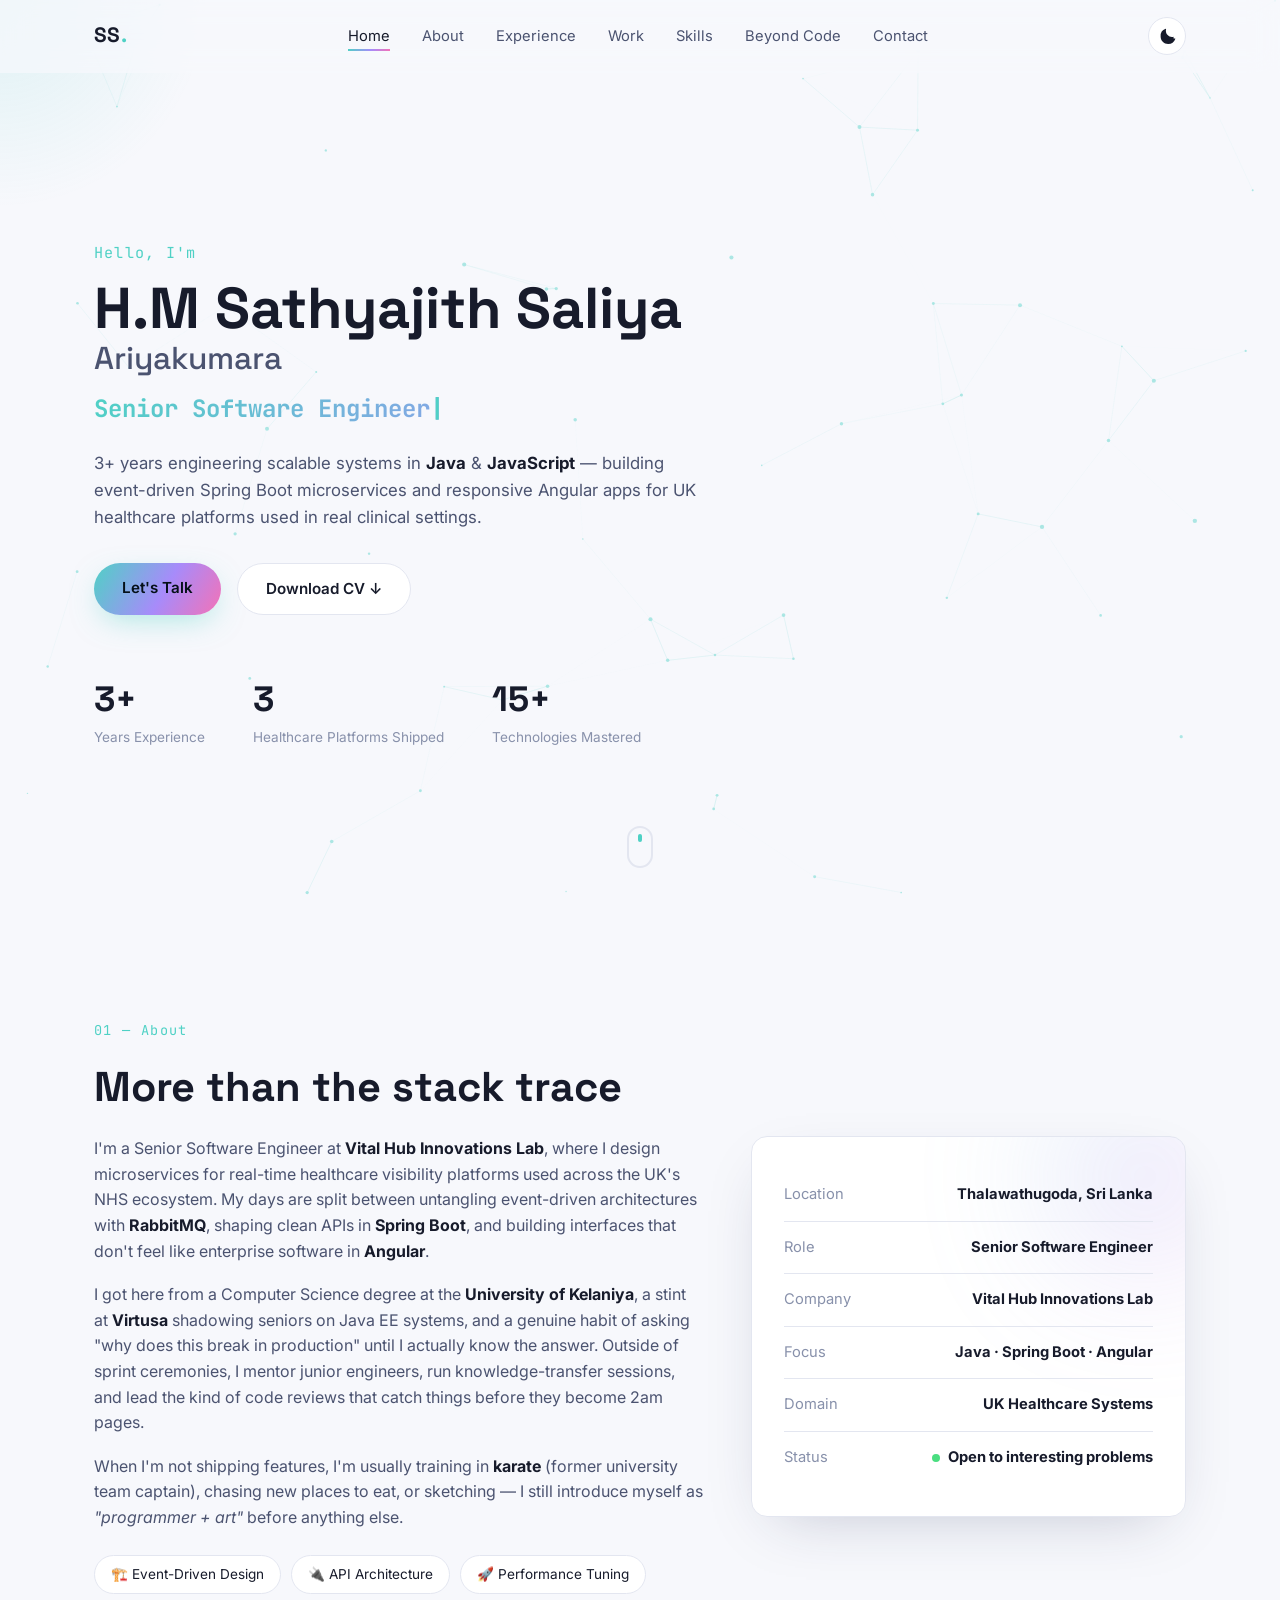
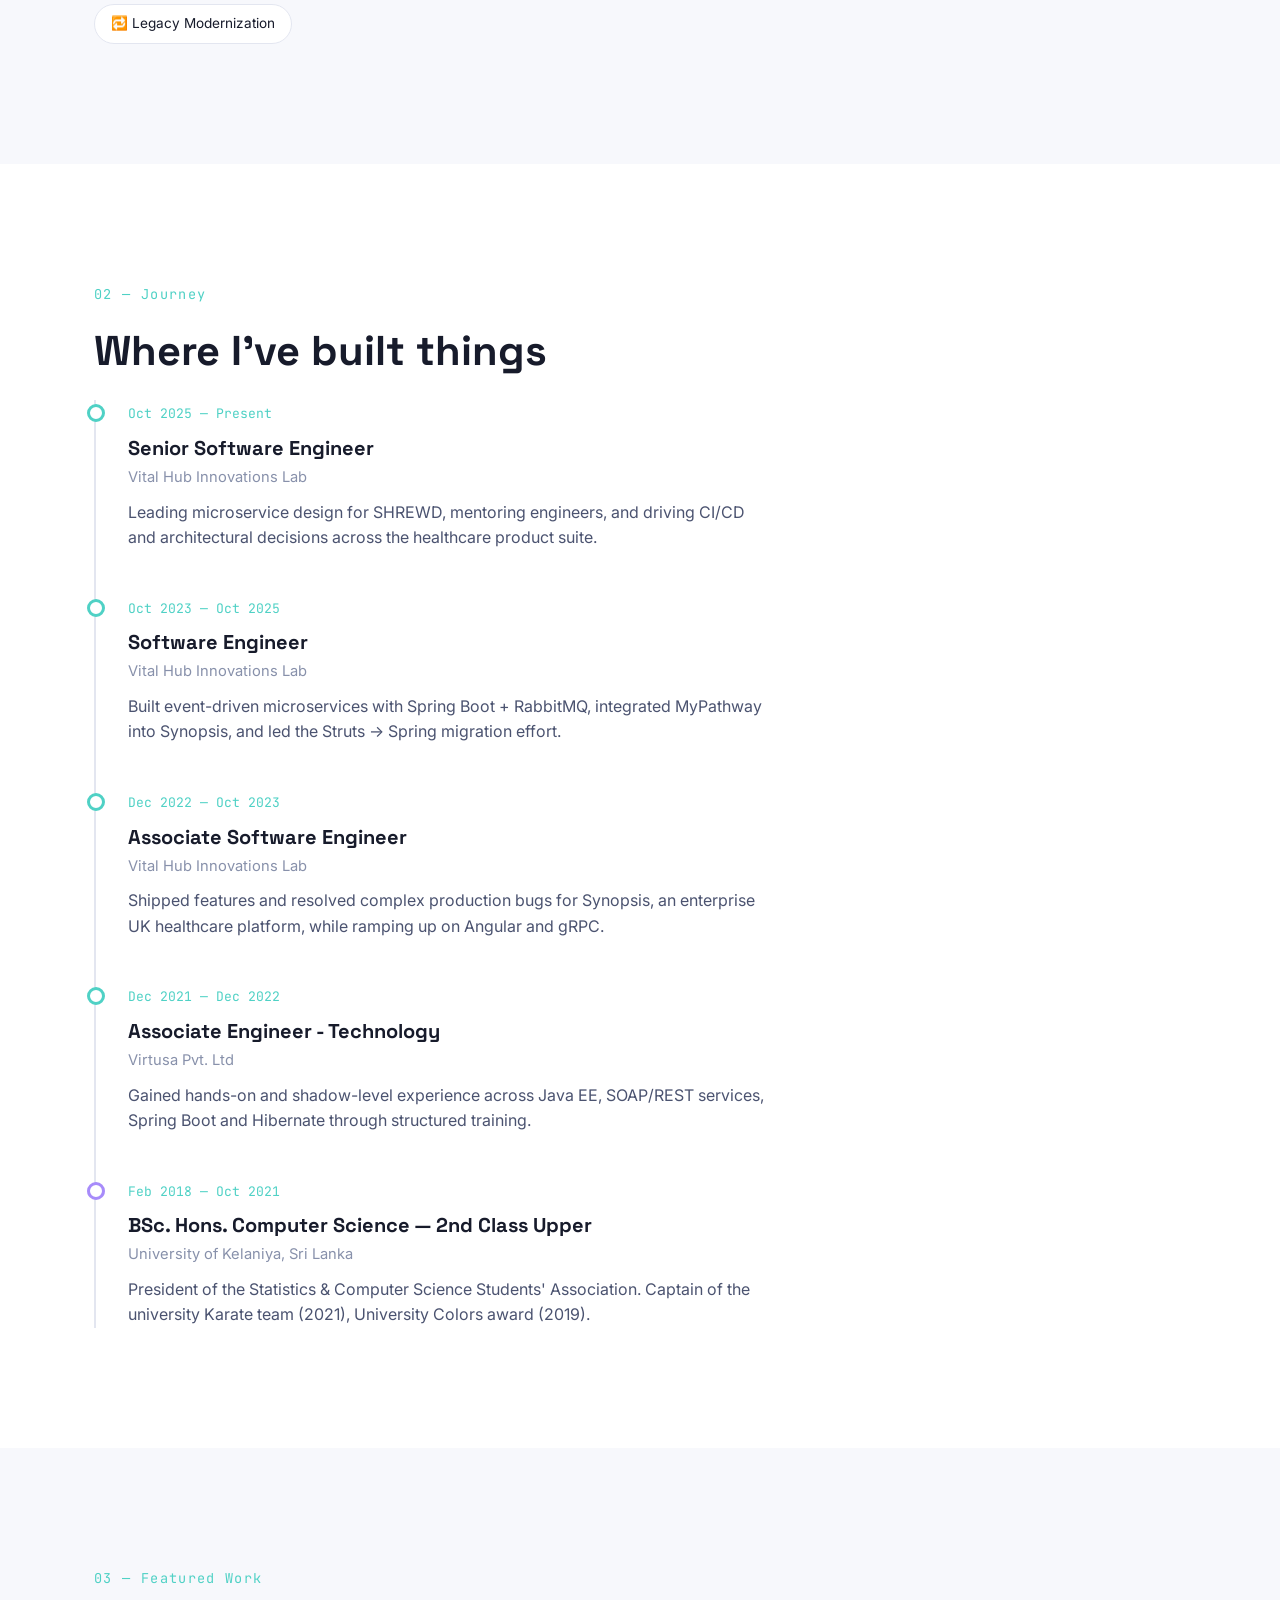
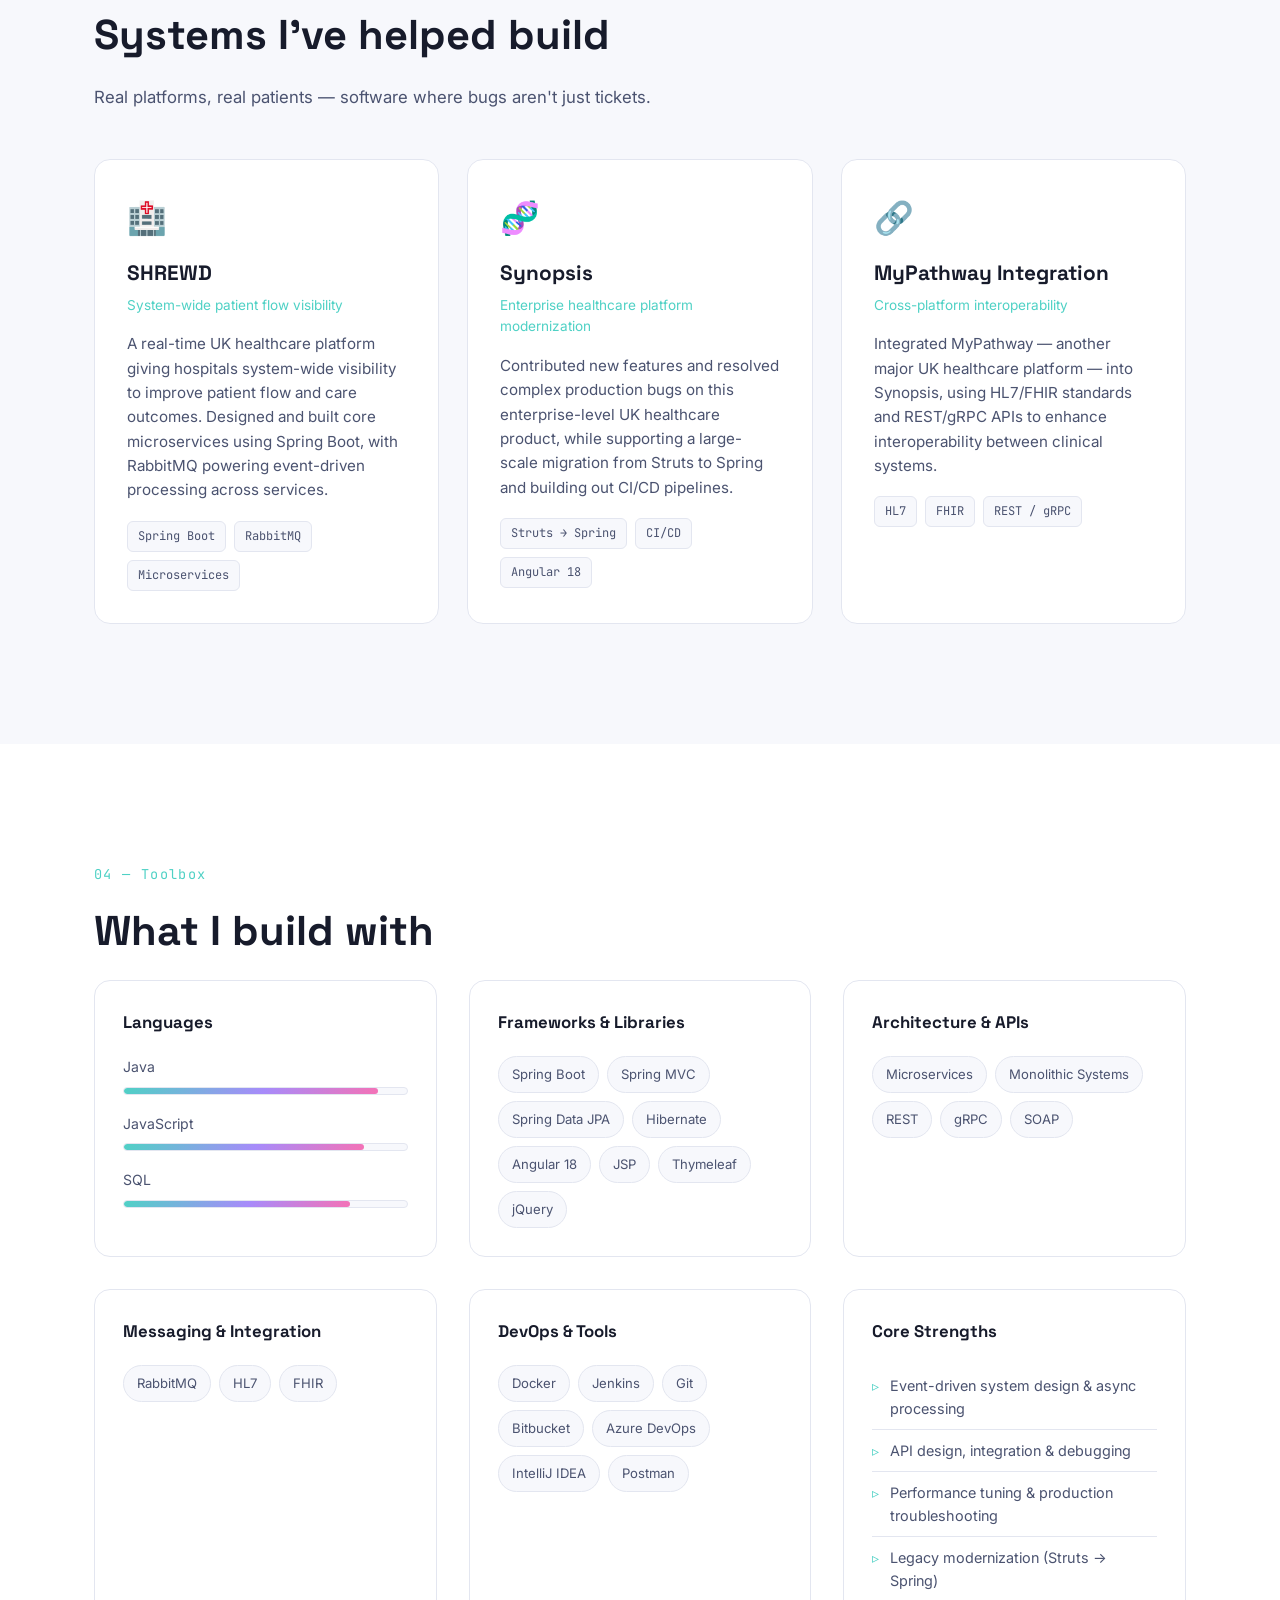
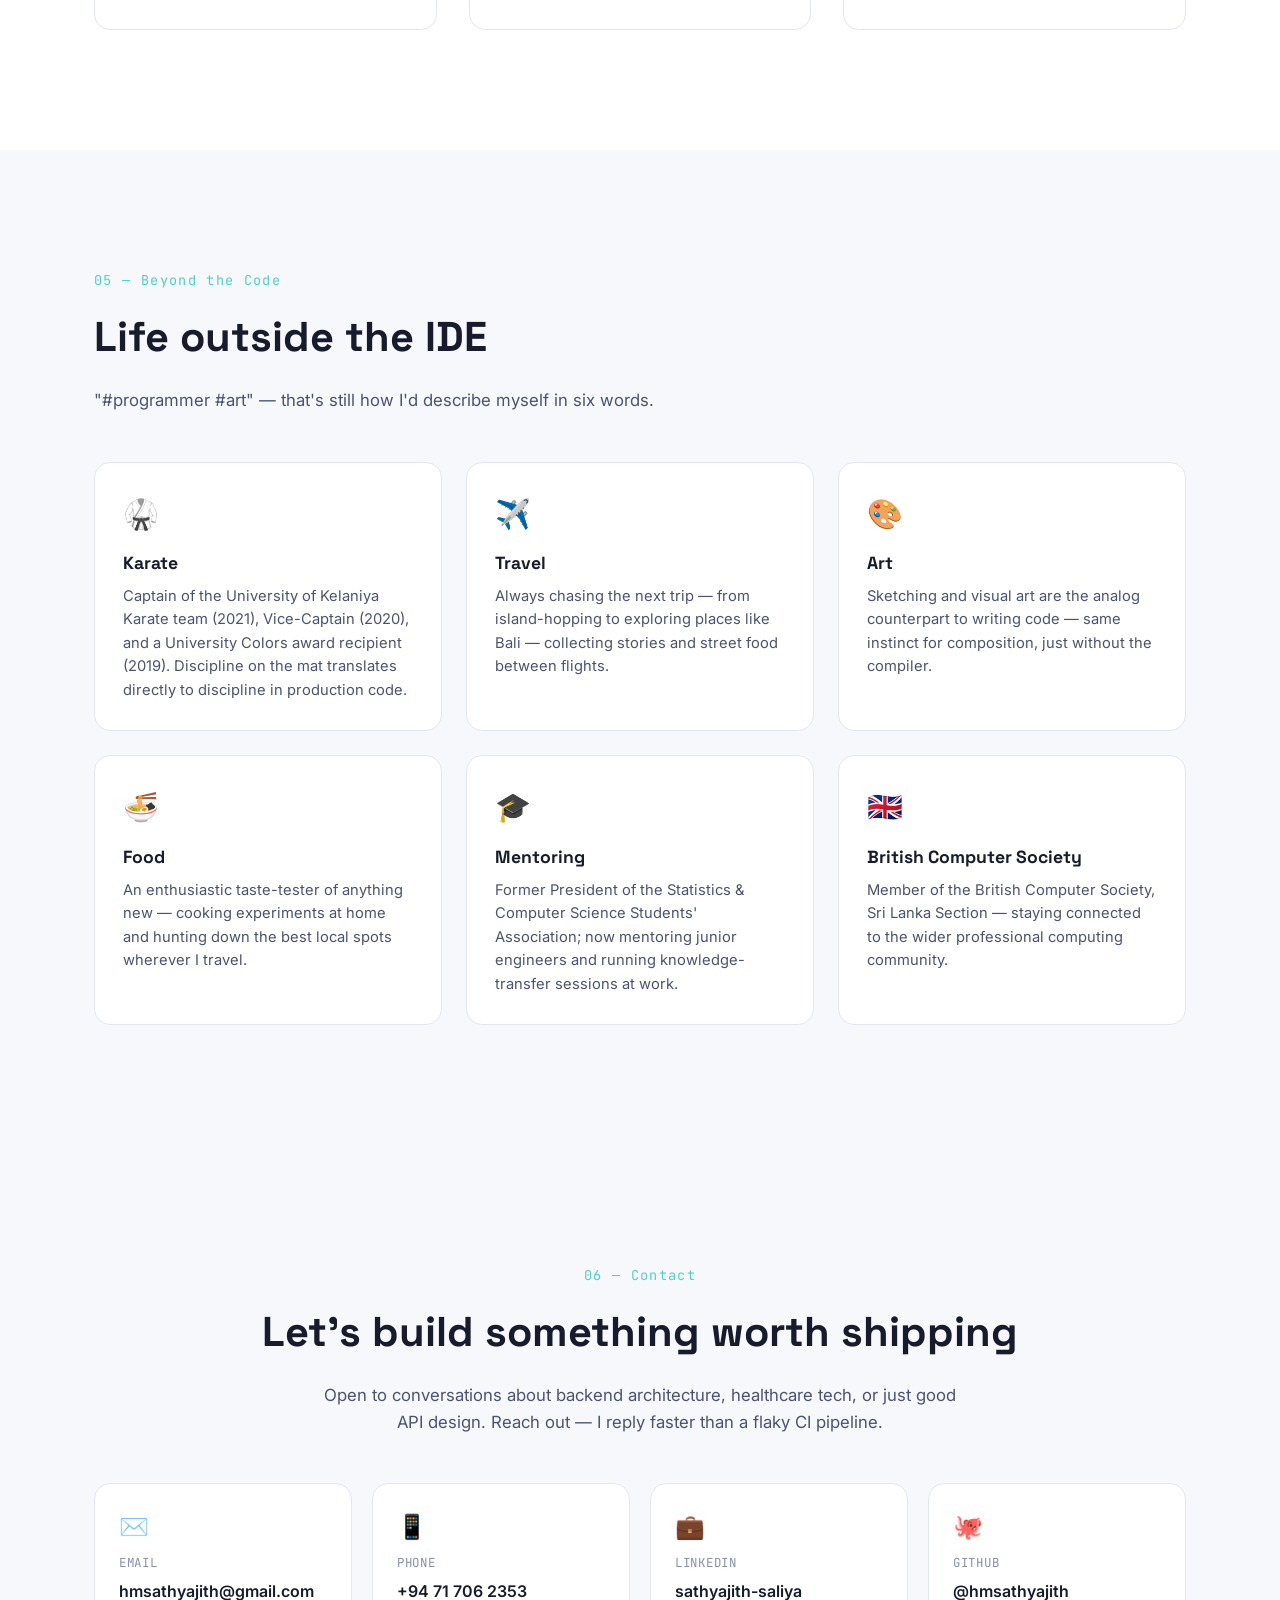
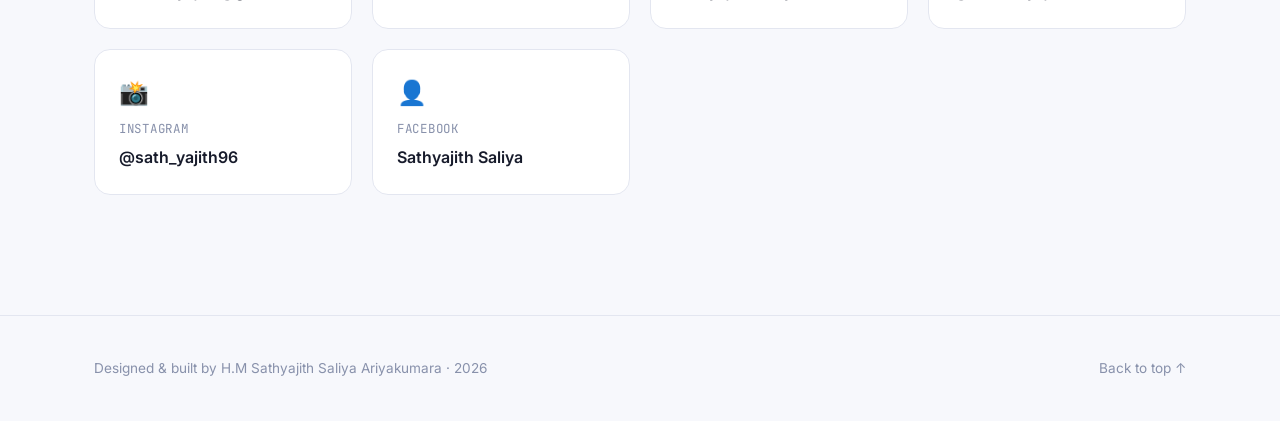
==== index.html @ 18527847 "Initial portfolio site build Dynamic single-page portfolio built from CV content: animated hero, tim" ====
<!DOCTYPE html>
<html lang="en">
<head>
<meta charset="UTF-8">
<meta name="viewport" content="width=device-width, initial-scale=1.0">
<title>Sathyajith Saliya — Senior Software Engineer</title>
<meta name="description" content="Sathyajith Saliya — Senior Software Engineer specializing in Java, Spring Boot, Angular and event-driven microservices.">
<link rel="icon" href="assets/img/favicon.svg" type="image/svg+xml">
<link rel="preconnect" href="https://fonts.googleapis.com">
<link rel="preconnect" href="https://fonts.gstatic.com" crossorigin>
<link href="https://fonts.googleapis.com/css2?family=Space+Grotesk:wght@400;500;600;700&family=Inter:wght@400;500;600;700&family=JetBrains+Mono:wght@400;500&display=swap" rel="stylesheet">
<link rel="stylesheet" href="assets/css/style.css">
</head>
<body>

<div class="cursor-glow" id="cursorGlow" aria-hidden="true"></div>

<div class="progress-bar" id="progressBar" aria-hidden="true"></div>

<header class="nav-wrap" id="navWrap">
  <nav class="nav container">
    <a href="#home" class="logo">SS<span>.</span></a>
    <ul class="nav-links" id="navLinks">
      <li><a href="#home" class="nav-link active" data-section="home">Home</a></li>
      <li><a href="#about" class="nav-link" data-section="about">About</a></li>
      <li><a href="#experience" class="nav-link" data-section="experience">Experience</a></li>
      <li><a href="#work" class="nav-link" data-section="work">Work</a></li>
      <li><a href="#skills" class="nav-link" data-section="skills">Skills</a></li>
      <li><a href="#beyond" class="nav-link" data-section="beyond">Beyond Code</a></li>
      <li><a href="#contact" class="nav-link" data-section="contact">Contact</a></li>
    </ul>
    <div class="nav-actions">
      <button class="theme-toggle" id="themeToggle" aria-label="Toggle theme">
        <svg id="iconSun" viewBox="0 0 24 24" width="18" height="18"><path fill="currentColor" d="M12 4.5a1 1 0 0 1-1-1V2a1 1 0 1 1 2 0v1.5a1 1 0 0 1-1 1Zm0 15a1 1 0 0 1 1 1V22a1 1 0 1 1-2 0v-1.5a1 1 0 0 1 1-1ZM4.5 12a1 1 0 0 1-1 1H2a1 1 0 1 1 0-2h1.5a1 1 0 0 1 1 1Zm18 0a1 1 0 0 1-1 1h-1.5a1 1 0 1 1 0-2H21a1 1 0 0 1 1 1ZM6.34 6.34a1 1 0 0 1-1.41 0L3.87 5.28a1 1 0 1 1 1.41-1.41l1.06 1.06a1 1 0 0 1 0 1.41Zm12.73 12.73a1 1 0 0 1-1.41 0l-1.06-1.06a1 1 0 1 1 1.41-1.41l1.06 1.06a1 1 0 0 1 0 1.41ZM6.34 17.66a1 1 0 0 1 0 1.41l-1.06 1.06a1 1 0 1 1-1.41-1.41l1.06-1.06a1 1 0 0 1 1.41 0Zm12.73-12.73a1 1 0 0 1 0 1.41l-1.06 1.06a1 1 0 1 1-1.41-1.41l1.06-1.06a1 1 0 0 1 1.41 0ZM12 7a5 5 0 1 1 0 10 5 5 0 0 1 0-10Z"/></svg>
        <svg id="iconMoon" viewBox="0 0 24 24" width="18" height="18" style="display:none"><path fill="currentColor" d="M20.742 13.045a8.088 8.088 0 0 1-2.077.273c-4.508 0-8.16-3.653-8.16-8.16 0-.72.093-1.417.267-2.079a.5.5 0 0 0-.64-.61A10.05 10.05 0 0 0 3.5 12.5C3.5 18.023 7.977 22.5 13.5 22.5a10.05 10.05 0 0 0 9.53-6.632.5.5 0 0 0-.61-.64c-.363.09-.744.147-1.678.147Z"/></svg>
      </button>
      <button class="hamburger" id="hamburger" aria-label="Toggle menu">
        <span></span><span></span><span></span>
      </button>
    </div>
  </nav>
</header>

<main>

  <!-- HERO -->
  <section class="hero" id="home">
    <canvas id="heroCanvas" class="hero-canvas"></canvas>
    <div class="container hero-inner">
      <p class="hero-eyebrow reveal">Hello, I'm</p>
      <h1 class="hero-name reveal">H.M Sathyajith Saliya <span class="hero-surname">Ariyakumara</span></h1>
      <h2 class="hero-role reveal">
        <span id="typewriter"></span><span class="cursor-blink">|</span>
      </h2>
      <p class="hero-desc reveal">
        3+ years engineering scalable systems in <strong>Java</strong> &amp; <strong>JavaScript</strong> —
        building event-driven Spring Boot microservices and responsive Angular apps for
        UK healthcare platforms used in real clinical settings.
      </p>
      <div class="hero-cta reveal">
        <a href="#contact" class="btn btn-primary">Let's Talk</a>
        <a href="assets/cv/SathyajithSaliyaCV2026.pdf" class="btn btn-ghost" download>Download CV ↓</a>
      </div>
      <div class="hero-stats reveal">
        <div class="stat">
          <span class="stat-num" data-target="3" data-suffix="+">0</span>
          <span class="stat-label">Years Experience</span>
        </div>
        <div class="stat">
          <span class="stat-num" data-target="3" data-suffix="">0</span>
          <span class="stat-label">Healthcare Platforms Shipped</span>
        </div>
        <div class="stat">
          <span class="stat-num" data-target="15" data-suffix="+">0</span>
          <span class="stat-label">Technologies Mastered</span>
        </div>
      </div>
    </div>
    <a href="#about" class="scroll-cue" aria-label="Scroll down"><span></span></a>
  </section>

  <!-- ABOUT -->
  <section class="section" id="about">
    <div class="container">
      <p class="section-tag reveal">01 — About</p>
      <h2 class="section-title reveal">More than the stack trace</h2>
      <div class="about-grid">
        <div class="about-text reveal">
          <p>
            I'm a Senior Software Engineer at <strong>Vital Hub Innovations Lab</strong>, where I design
            microservices for real-time healthcare visibility platforms used across the UK's NHS
            ecosystem. My days are split between untangling event-driven architectures with
            <strong> RabbitMQ</strong>, shaping clean APIs in <strong>Spring Boot</strong>, and building
            interfaces that don't feel like enterprise software in <strong>Angular</strong>.
          </p>
          <p>
            I got here from a Computer Science degree at the <strong>University of Kelaniya</strong>,
            a stint at <strong>Virtusa</strong> shadowing seniors on Java EE systems, and a genuine
            habit of asking "why does this break in production" until I actually know the answer.
            Outside of sprint ceremonies, I mentor junior engineers, run knowledge-transfer sessions,
            and lead the kind of code reviews that catch things before they become 2am pages.
          </p>
          <p>
            When I'm not shipping features, I'm usually training in <strong>karate</strong>
            (former university team captain), chasing new places to eat, or sketching — I still
            introduce myself as <em>"programmer + art"</em> before anything else.
          </p>
          <div class="about-tags">
            <span>🏗️ Event-Driven Design</span>
            <span>🔌 API Architecture</span>
            <span>🚀 Performance Tuning</span>
            <span>🔁 Legacy Modernization</span>
          </div>
        </div>
        <div class="about-card reveal">
          <div class="card-glow"></div>
          <div class="info-row"><span>Location</span><strong>Thalawathugoda, Sri Lanka</strong></div>
          <div class="info-row"><span>Role</span><strong>Senior Software Engineer</strong></div>
          <div class="info-row"><span>Company</span><strong>Vital Hub Innovations Lab</strong></div>
          <div class="info-row"><span>Focus</span><strong>Java · Spring Boot · Angular</strong></div>
          <div class="info-row"><span>Domain</span><strong>UK Healthcare Systems</strong></div>
          <div class="info-row"><span>Status</span><strong class="status-dot">Open to interesting problems</strong></div>
        </div>
      </div>
    </div>
  </section>

  <!-- EXPERIENCE -->
  <section class="section section-alt" id="experience">
    <div class="container">
      <p class="section-tag reveal">02 — Journey</p>
      <h2 class="section-title reveal">Where I've built things</h2>

      <div class="timeline">
        <div class="timeline-item reveal">
          <div class="timeline-dot"></div>
          <div class="timeline-content">
            <span class="timeline-date">Oct 2025 — Present</span>
            <h3>Senior Software Engineer</h3>
            <p class="timeline-org">Vital Hub Innovations Lab</p>
            <p>Leading microservice design for SHREWD, mentoring engineers, and driving CI/CD
              and architectural decisions across the healthcare product suite.</p>
          </div>
        </div>
        <div class="timeline-item reveal">
          <div class="timeline-dot"></div>
          <div class="timeline-content">
            <span class="timeline-date">Oct 2023 — Oct 2025</span>
            <h3>Software Engineer</h3>
            <p class="timeline-org">Vital Hub Innovations Lab</p>
            <p>Built event-driven microservices with Spring Boot + RabbitMQ, integrated
              MyPathway into Synopsis, and led the Struts → Spring migration effort.</p>
          </div>
        </div>
        <div class="timeline-item reveal">
          <div class="timeline-dot"></div>
          <div class="timeline-content">
            <span class="timeline-date">Dec 2022 — Oct 2023</span>
            <h3>Associate Software Engineer</h3>
            <p class="timeline-org">Vital Hub Innovations Lab</p>
            <p>Shipped features and resolved complex production bugs for Synopsis, an
              enterprise UK healthcare platform, while ramping up on Angular and gRPC.</p>
          </div>
        </div>
        <div class="timeline-item reveal">
          <div class="timeline-dot"></div>
          <div class="timeline-content">
            <span class="timeline-date">Dec 2021 — Dec 2022</span>
            <h3>Associate Engineer - Technology</h3>
            <p class="timeline-org">Virtusa Pvt. Ltd</p>
            <p>Gained hands-on and shadow-level experience across Java EE, SOAP/REST
              services, Spring Boot and Hibernate through structured training.</p>
          </div>
        </div>
        <div class="timeline-item reveal">
          <div class="timeline-dot timeline-dot-alt"></div>
          <div class="timeline-content">
            <span class="timeline-date">Feb 2018 — Oct 2021</span>
            <h3>BSc. Hons. Computer Science — 2nd Class Upper</h3>
            <p class="timeline-org">University of Kelaniya, Sri Lanka</p>
            <p>President of the Statistics &amp; Computer Science Students' Association.
              Captain of the university Karate team (2021), University Colors award (2019).</p>
          </div>
        </div>
      </div>
    </div>
  </section>

  <!-- FEATURED WORK -->
  <section class="section" id="work">
    <div class="container">
      <p class="section-tag reveal">03 — Featured Work</p>
      <h2 class="section-title reveal">Systems I've helped build</h2>
      <p class="section-sub reveal">Real platforms, real patients — software where bugs aren't just tickets.</p>

      <div class="work-grid">
        <article class="work-card reveal">
          <div class="work-icon">🏥</div>
          <h3>SHREWD</h3>
          <p class="work-tagline">System-wide patient flow visibility</p>
          <p>A real-time UK healthcare platform giving hospitals system-wide visibility to
            improve patient flow and care outcomes. Designed and built core microservices
            using Spring Boot, with RabbitMQ powering event-driven processing across services.</p>
          <div class="work-tags">
            <span>Spring Boot</span><span>RabbitMQ</span><span>Microservices</span>
          </div>
        </article>
        <article class="work-card reveal">
          <div class="work-icon">🧬</div>
          <h3>Synopsis</h3>
          <p class="work-tagline">Enterprise healthcare platform modernization</p>
          <p>Contributed new features and resolved complex production bugs on this
            enterprise-level UK healthcare product, while supporting a large-scale
            migration from Struts to Spring and building out CI/CD pipelines.</p>
          <div class="work-tags">
            <span>Struts → Spring</span><span>CI/CD</span><span>Angular 18</span>
          </div>
        </article>
        <article class="work-card reveal">
          <div class="work-icon">🔗</div>
          <h3>MyPathway Integration</h3>
          <p class="work-tagline">Cross-platform interoperability</p>
          <p>Integrated MyPathway — another major UK healthcare platform — into Synopsis,
            using HL7/FHIR standards and REST/gRPC APIs to enhance interoperability
            between clinical systems.</p>
          <div class="work-tags">
            <span>HL7</span><span>FHIR</span><span>REST / gRPC</span>
          </div>
        </article>
      </div>
    </div>
  </section>

  <!-- SKILLS -->
  <section class="section section-alt" id="skills">
    <div class="container">
      <p class="section-tag reveal">04 — Toolbox</p>
      <h2 class="section-title reveal">What I build with</h2>

      <div class="skills-grid">
        <div class="skill-group reveal">
          <h3>Languages</h3>
          <div class="skill-bars">
            <div class="skill-bar" data-level="90"><span class="skill-name">Java</span><div class="bar-track"><div class="bar-fill"></div></div></div>
            <div class="skill-bar" data-level="85"><span class="skill-name">JavaScript</span><div class="bar-track"><div class="bar-fill"></div></div></div>
            <div class="skill-bar" data-level="80"><span class="skill-name">SQL</span><div class="bar-track"><div class="bar-fill"></div></div></div>
          </div>
        </div>
        <div class="skill-group reveal">
          <h3>Frameworks &amp; Libraries</h3>
          <div class="chip-cloud">
            <span>Spring Boot</span><span>Spring MVC</span><span>Spring Data JPA</span>
            <span>Hibernate</span><span>Angular 18</span><span>JSP</span>
            <span>Thymeleaf</span><span>jQuery</span>
          </div>
        </div>
        <div class="skill-group reveal">
          <h3>Architecture &amp; APIs</h3>
          <div class="chip-cloud">
            <span>Microservices</span><span>Monolithic Systems</span><span>REST</span>
            <span>gRPC</span><span>SOAP</span>
          </div>
        </div>
        <div class="skill-group reveal">
          <h3>Messaging &amp; Integration</h3>
          <div class="chip-cloud">
            <span>RabbitMQ</span><span>HL7</span><span>FHIR</span>
          </div>
        </div>
        <div class="skill-group reveal">
          <h3>DevOps &amp; Tools</h3>
          <div class="chip-cloud">
            <span>Docker</span><span>Jenkins</span><span>Git</span><span>Bitbucket</span>
            <span>Azure DevOps</span><span>IntelliJ IDEA</span><span>Postman</span>
          </div>
        </div>
        <div class="skill-group reveal">
          <h3>Core Strengths</h3>
          <ul class="strength-list">
            <li>Event-driven system design &amp; async processing</li>
            <li>API design, integration &amp; debugging</li>
            <li>Performance tuning &amp; production troubleshooting</li>
            <li>Legacy modernization (Struts → Spring)</li>
          </ul>
        </div>
      </div>
    </div>
  </section>

  <!-- BEYOND THE CODE -->
  <section class="section" id="beyond">
    <div class="container">
      <p class="section-tag reveal">05 — Beyond the Code</p>
      <h2 class="section-title reveal">Life outside the IDE</h2>
      <p class="section-sub reveal">"#programmer #art" — that's still how I'd describe myself in six words.</p>

      <div class="beyond-grid">
        <div class="beyond-card reveal">
          <div class="beyond-icon">🥋</div>
          <h3>Karate</h3>
          <p>Captain of the University of Kelaniya Karate team (2021), Vice-Captain (2020),
            and a University Colors award recipient (2019). Discipline on the mat translates
            directly to discipline in production code.</p>
        </div>
        <div class="beyond-card reveal">
          <div class="beyond-icon">✈️</div>
          <h3>Travel</h3>
          <p>Always chasing the next trip — from island-hopping to exploring places like
            Bali — collecting stories and street food between flights.</p>
        </div>
        <div class="beyond-card reveal">
          <div class="beyond-icon">🎨</div>
          <h3>Art</h3>
          <p>Sketching and visual art are the analog counterpart to writing code — same
            instinct for composition, just without the compiler.</p>
        </div>
        <div class="beyond-card reveal">
          <div class="beyond-icon">🍜</div>
          <h3>Food</h3>
          <p>An enthusiastic taste-tester of anything new — cooking experiments at home
            and hunting down the best local spots wherever I travel.</p>
        </div>
        <div class="beyond-card reveal">
          <div class="beyond-icon">🎓</div>
          <h3>Mentoring</h3>
          <p>Former President of the Statistics &amp; Computer Science Students' Association;
            now mentoring junior engineers and running knowledge-transfer sessions at work.</p>
        </div>
        <div class="beyond-card reveal">
          <div class="beyond-icon">🇬🇧</div>
          <h3>British Computer Society</h3>
          <p>Member of the British Computer Society, Sri Lanka Section — staying connected
            to the wider professional computing community.</p>
        </div>
      </div>
    </div>
  </section>

  <!-- CONTACT -->
  <section class="section section-contact" id="contact">
    <div class="container">
      <p class="section-tag reveal">06 — Contact</p>
      <h2 class="section-title reveal">Let's build something worth shipping</h2>
      <p class="section-sub reveal">
        Open to conversations about backend architecture, healthcare tech, or just
        good API design. Reach out — I reply faster than a flaky CI pipeline.
      </p>

      <div class="contact-grid">
        <a class="contact-card reveal" href="mailto:hmsathyajith@gmail.com">
          <span class="contact-icon">✉️</span>
          <span class="contact-label">Email</span>
          <span class="contact-value">hmsathyajith@gmail.com</span>
        </a>
        <a class="contact-card reveal" href="tel:+94717062353">
          <span class="contact-icon">📱</span>
          <span class="contact-label">Phone</span>
          <span class="contact-value">+94 71 706 2353</span>
        </a>
        <a class="contact-card reveal" href="https://www.linkedin.com/in/sathyajith-saliya-software-engineer" target="_blank" rel="noopener">
          <span class="contact-icon">💼</span>
          <span class="contact-label">LinkedIn</span>
          <span class="contact-value">sathyajith-saliya</span>
        </a>
        <a class="contact-card reveal" href="https://github.com/hmsathyajith" target="_blank" rel="noopener">
          <span class="contact-icon">🐙</span>
          <span class="contact-label">GitHub</span>
          <span class="contact-value">@hmsathyajith</span>
        </a>
        <a class="contact-card reveal" href="https://www.instagram.com/sath_yajith96" target="_blank" rel="noopener">
          <span class="contact-icon">📸</span>
          <span class="contact-label">Instagram</span>
          <span class="contact-value">@sath_yajith96</span>
        </a>
        <a class="contact-card reveal" href="https://www.facebook.com/share/1ArSh7KLBG/" target="_blank" rel="noopener">
          <span class="contact-icon">👤</span>
          <span class="contact-label">Facebook</span>
          <span class="contact-value">Sathyajith Saliya</span>
        </a>
      </div>
    </div>
  </section>

</main>

<footer class="footer">
  <div class="container footer-inner">
    <p>Designed &amp; built by H.M Sathyajith Saliya Ariyakumara · <span id="year"></span></p>
    <a href="#home" class="back-to-top">Back to top ↑</a>
  </div>
</footer>

<script src="assets/js/main.js"></script>
</body>
</html>
---- assets/css/style.css ----
/* =========================================================
   Design tokens
========================================================= */
:root {
  --bg: #0a0e17;
  --bg-alt: #0d1220;
  --surface: #121828;
  --surface-hover: #171f34;
  --border: #232c42;
  --text: #e9edf7;
  --text-dim: #9aa4bf;
  --text-faint: #5d6786;
  --accent: #4fd1c5;
  --accent-2: #a78bfa;
  --accent-3: #f472b6;
  --gradient: linear-gradient(120deg, var(--accent), var(--accent-2) 55%, var(--accent-3));
  --font-display: 'Space Grotesk', 'Inter', sans-serif;
  --font-body: 'Inter', sans-serif;
  --font-mono: 'JetBrains Mono', monospace;
  --radius: 16px;
  --shadow: 0 20px 60px -20px rgba(0,0,0,0.5);
  color-scheme: dark;
}

[data-theme="light"] {
  --bg: #f7f8fc;
  --bg-alt: #ffffff;
  --surface: #ffffff;
  --surface-hover: #f0f2fa;
  --border: #e3e6f0;
  --text: #171b2b;
  --text-dim: #4b5370;
  --text-faint: #8891ab;
  --shadow: 0 20px 60px -25px rgba(30,40,80,0.25);
  color-scheme: light;
}

* { box-sizing: border-box; }
html { scroll-behavior: smooth; }

body {
  margin: 0;
  background: var(--bg);
  color: var(--text);
  font-family: var(--font-body);
  line-height: 1.6;
  -webkit-font-smoothing: antialiased;
  overflow-x: hidden;
  transition: background 0.4s ease, color 0.4s ease;
}

.container {
  width: 100%;
  max-width: 1140px;
  margin: 0 auto;
  padding-inline: 24px;
}

a { color: inherit; text-decoration: none; }
ul { list-style: none; margin: 0; padding: 0; }
img { max-width: 100%; display: block; }

::selection { background: var(--accent); color: #04141c; }

/* Scrollbar */
::-webkit-scrollbar { width: 10px; }
::-webkit-scrollbar-track { background: var(--bg); }
::-webkit-scrollbar-thumb { background: var(--border); border-radius: 10px; }

/* =========================================================
   Cursor glow + progress bar
========================================================= */
.cursor-glow {
  position: fixed;
  top: 0; left: 0;
  width: 420px; height: 420px;
  border-radius: 50%;
  pointer-events: none;
  z-index: 0;
  background: radial-gradient(circle, rgba(79,209,197,0.14), transparent 70%);
  transform: translate(-50%, -50%);
  transition: opacity 0.3s ease;
  will-change: transform;
}
@media (max-width: 768px), (hover: none) {
  .cursor-glow { display: none; }
}

.progress-bar {
  position: fixed;
  top: 0; left: 0;
  height: 3px;
  width: 0%;
  background: var(--gradient);
  z-index: 1000;
  transition: width 0.1s ease-out;
}

/* =========================================================
   Nav
========================================================= */
.nav-wrap {
  position: fixed;
  top: 0; left: 0; right: 0;
  z-index: 500;
  backdrop-filter: blur(14px);
  background: color-mix(in srgb, var(--bg) 72%, transparent);
  border-bottom: 1px solid transparent;
  transition: border-color 0.3s ease, background 0.3s ease;
}
.nav-wrap.scrolled { border-bottom-color: var(--border); }

.nav {
  display: flex;
  align-items: center;
  justify-content: space-between;
  height: 72px;
}

.logo {
  font-family: var(--font-display);
  font-weight: 700;
  font-size: 1.3rem;
  letter-spacing: 0.02em;
}
.logo span { color: var(--accent); }

.nav-links {
  display: flex;
  gap: 2rem;
}
.nav-link {
  font-size: 0.92rem;
  color: var(--text-dim);
  position: relative;
  padding: 6px 0;
  transition: color 0.25s ease;
}
.nav-link::after {
  content: '';
  position: absolute;
  left: 0; bottom: 0;
  width: 0%;
  height: 2px;
  background: var(--gradient);
  transition: width 0.3s ease;
}
.nav-link:hover, .nav-link.active { color: var(--text); }
.nav-link.active::after { width: 100%; }

.nav-actions { display: flex; align-items: center; gap: 12px; }

.theme-toggle {
  width: 38px; height: 38px;
  border-radius: 50%;
  border: 1px solid var(--border);
  background: var(--surface);
  color: var(--text);
  display: flex; align-items: center; justify-content: center;
  cursor: pointer;
  transition: background 0.25s ease, transform 0.25s ease;
}
.theme-toggle:hover { background: var(--surface-hover); transform: rotate(15deg); }

.hamburger {
  display: none;
  flex-direction: column;
  gap: 5px;
  background: none;
  border: none;
  cursor: pointer;
  padding: 8px;
}
.hamburger span {
  width: 22px; height: 2px;
  background: var(--text);
  border-radius: 2px;
  transition: transform 0.3s ease, opacity 0.3s ease;
}
.hamburger.open span:nth-child(1) { transform: translateY(7px) rotate(45deg); }
.hamburger.open span:nth-child(2) { opacity: 0; }
.hamburger.open span:nth-child(3) { transform: translateY(-7px) rotate(-45deg); }

@media (max-width: 860px) {
  .nav-links {
    position: fixed;
    top: 72px; left: 0; right: 0;
    flex-direction: column;
    background: var(--bg-alt);
    border-bottom: 1px solid var(--border);
    padding: 1.5rem 24px;
    gap: 1.1rem;
    transform: translateY(-130%);
    opacity: 0;
    transition: transform 0.35s ease, opacity 0.3s ease;
  }
  .nav-links.open { transform: translateY(0); opacity: 1; }
  .hamburger { display: flex; }
}

/* =========================================================
   Hero
========================================================= */
.hero {
  position: relative;
  min-height: 100vh;
  display: flex;
  align-items: center;
  padding-top: 90px;
  overflow: hidden;
}
.hero-canvas {
  position: absolute;
  inset: 0;
  z-index: 0;
  opacity: 0.55;
}
.hero-inner { position: relative; z-index: 1; }

.hero-eyebrow {
  font-family: var(--font-mono);
  color: var(--accent);
  font-size: 0.95rem;
  letter-spacing: 0.08em;
  margin: 0 0 12px;
}

.hero-name {
  font-family: var(--font-display);
  font-size: clamp(2rem, 5.2vw, 3.6rem);
  line-height: 1.1;
  margin: 0 0 14px;
  font-weight: 700;
}
.hero-surname { display: block; color: var(--text-dim); font-weight: 500; font-size: 0.55em; }

.hero-role {
  font-family: var(--font-mono);
  font-size: clamp(1.1rem, 2.4vw, 1.5rem);
  margin: 0 0 22px;
  min-height: 1.6em;
  background: var(--gradient);
  -webkit-background-clip: text;
  background-clip: text;
  color: transparent;
}
.cursor-blink { animation: blink 1s step-end infinite; color: var(--accent); }
@keyframes blink { 50% { opacity: 0; } }

.hero-desc {
  max-width: 620px;
  color: var(--text-dim);
  font-size: 1.05rem;
  margin: 0 0 32px;
}
.hero-desc strong { color: var(--text); }

.hero-cta { display: flex; gap: 16px; flex-wrap: wrap; margin-bottom: 56px; }

.btn {
  padding: 13px 28px;
  border-radius: 999px;
  font-weight: 600;
  font-size: 0.95rem;
  transition: transform 0.25s ease, box-shadow 0.25s ease, background 0.25s ease;
  display: inline-block;
}
.btn-primary {
  background: var(--gradient);
  color: #051019;
  box-shadow: 0 10px 30px -8px rgba(79,209,197,0.5);
}
.btn-primary:hover { transform: translateY(-3px); box-shadow: 0 16px 36px -8px rgba(79,209,197,0.65); }
.btn-ghost {
  border: 1px solid var(--border);
  color: var(--text);
  background: var(--surface);
}
.btn-ghost:hover { background: var(--surface-hover); transform: translateY(-3px); }

.hero-stats {
  display: flex;
  gap: 48px;
  flex-wrap: wrap;
}
.stat { display: flex; flex-direction: column; }
.stat-num {
  font-family: var(--font-display);
  font-size: 2.2rem;
  font-weight: 700;
  color: var(--text);
}
.stat-label { color: var(--text-faint); font-size: 0.85rem; }

.scroll-cue {
  position: absolute;
  bottom: 32px; left: 50%;
  transform: translateX(-50%);
  width: 26px; height: 42px;
  border: 2px solid var(--border);
  border-radius: 20px;
  z-index: 1;
}
.scroll-cue span {
  display: block;
  width: 4px; height: 8px;
  background: var(--accent);
  border-radius: 2px;
  margin: 6px auto 0;
  animation: scrollcue 1.6s ease infinite;
}
@keyframes scrollcue {
  0% { transform: translateY(0); opacity: 1; }
  70% { transform: translateY(14px); opacity: 0; }
  100% { opacity: 0; }
}

/* =========================================================
   Sections
========================================================= */
.section { padding: 120px 0; position: relative; }
.section-alt { background: var(--bg-alt); }

.section-tag {
  font-family: var(--font-mono);
  color: var(--accent);
  font-size: 0.85rem;
  letter-spacing: 0.1em;
  margin: 0 0 12px;
}
.section-title {
  font-family: var(--font-display);
  font-size: clamp(1.8rem, 3.4vw, 2.6rem);
  margin: 0 0 16px;
  font-weight: 700;
}
.section-sub {
  color: var(--text-dim);
  max-width: 640px;
  margin: 0 0 48px;
  font-size: 1.05rem;
}

/* Reveal animation */
.reveal {
  opacity: 0;
  transform: translateY(28px);
  transition: opacity 0.7s cubic-bezier(.2,.7,.3,1), transform 0.7s cubic-bezier(.2,.7,.3,1);
}
.reveal.in-view { opacity: 1; transform: translateY(0); }

/* =========================================================
   About
========================================================= */
.about-grid {
  display: grid;
  grid-template-columns: 1.4fr 1fr;
  gap: 48px;
  align-items: start;
}
.about-text p { color: var(--text-dim); margin: 0 0 18px; }
.about-text strong { color: var(--text); }
.about-tags {
  display: flex; flex-wrap: wrap; gap: 10px;
  margin-top: 24px;
}
.about-tags span {
  border: 1px solid var(--border);
  background: var(--surface);
  padding: 8px 16px;
  border-radius: 999px;
  font-size: 0.85rem;
}

.about-card {
  background: var(--surface);
  border: 1px solid var(--border);
  border-radius: var(--radius);
  padding: 32px;
  position: relative;
  overflow: hidden;
  box-shadow: var(--shadow);
}
.card-glow {
  position: absolute;
  width: 200px; height: 200px;
  background: var(--gradient);
  filter: blur(70px);
  opacity: 0.2;
  top: -60px; right: -60px;
  border-radius: 50%;
}
.info-row {
  display: flex;
  justify-content: space-between;
  gap: 12px;
  padding: 14px 0;
  border-bottom: 1px solid var(--border);
  font-size: 0.92rem;
  position: relative;
}
.info-row:last-child { border-bottom: none; }
.info-row span { color: var(--text-faint); }
.status-dot::before {
  content: '';
  display: inline-block;
  width: 8px; height: 8px;
  border-radius: 50%;
  background: #4ade80;
  margin-right: 8px;
  box-shadow: 0 0 0 0 rgba(74,222,128,0.7);
  animation: pulse 2s infinite;
}
@keyframes pulse {
  0% { box-shadow: 0 0 0 0 rgba(74,222,128,0.55); }
  70% { box-shadow: 0 0 0 8px rgba(74,222,128,0); }
  100% { box-shadow: 0 0 0 0 rgba(74,222,128,0); }
}

@media (max-width: 860px) {
  .about-grid { grid-template-columns: 1fr; }
}

/* =========================================================
   Timeline
========================================================= */
.timeline {
  position: relative;
  padding-left: 32px;
  border-left: 2px solid var(--border);
}
.timeline-item {
  position: relative;
  padding-bottom: 44px;
}
.timeline-item:last-child { padding-bottom: 0; }
.timeline-dot {
  position: absolute;
  left: -41px; top: 4px;
  width: 18px; height: 18px;
  border-radius: 50%;
  background: var(--bg-alt);
  border: 3px solid var(--accent);
}
.timeline-dot-alt { border-color: var(--accent-2); }
.timeline-date {
  font-family: var(--font-mono);
  color: var(--accent);
  font-size: 0.82rem;
}
.timeline-content h3 { margin: 6px 0 2px; font-family: var(--font-display); font-size: 1.25rem; }
.timeline-org { color: var(--text-faint); margin: 0 0 10px; font-size: 0.92rem; }
.timeline-content p:last-child { color: var(--text-dim); margin: 0; max-width: 640px; }

/* =========================================================
   Work cards
========================================================= */
.work-grid {
  display: grid;
  grid-template-columns: repeat(auto-fit, minmax(280px, 1fr));
  gap: 28px;
}
.work-card {
  background: var(--surface);
  border: 1px solid var(--border);
  border-radius: var(--radius);
  padding: 32px;
  transition: transform 0.3s ease, box-shadow 0.3s ease, border-color 0.3s ease;
}
.work-card:hover {
  transform: translateY(-6px);
  box-shadow: var(--shadow);
  border-color: var(--accent);
}
.work-icon { font-size: 2rem; margin-bottom: 14px; }
.work-card h3 { font-family: var(--font-display); margin: 0 0 4px; font-size: 1.3rem; }
.work-tagline { color: var(--accent); font-size: 0.85rem; margin: 0 0 16px; }
.work-card p:not(.work-tagline) { color: var(--text-dim); font-size: 0.95rem; }
.work-tags { display: flex; flex-wrap: wrap; gap: 8px; margin-top: 18px; }
.work-tags span {
  font-family: var(--font-mono);
  font-size: 0.75rem;
  background: var(--bg);
  border: 1px solid var(--border);
  padding: 5px 10px;
  border-radius: 6px;
  color: var(--text-dim);
}

/* =========================================================
   Skills
========================================================= */
.skills-grid {
  display: grid;
  grid-template-columns: repeat(auto-fit, minmax(260px, 1fr));
  gap: 32px;
}
.skill-group {
  background: var(--surface);
  border: 1px solid var(--border);
  border-radius: var(--radius);
  padding: 28px;
}
.skill-group h3 {
  font-family: var(--font-display);
  font-size: 1.05rem;
  margin: 0 0 20px;
}
.skill-bar { margin-bottom: 18px; }
.skill-bar:last-child { margin-bottom: 0; }
.skill-name { font-size: 0.88rem; color: var(--text-dim); display: block; margin-bottom: 8px; }
.bar-track {
  height: 8px;
  background: var(--bg);
  border-radius: 999px;
  overflow: hidden;
  border: 1px solid var(--border);
}
.bar-fill {
  height: 100%;
  width: 0%;
  border-radius: 999px;
  background: var(--gradient);
  transition: width 1.1s cubic-bezier(.2,.7,.3,1);
}
.chip-cloud { display: flex; flex-wrap: wrap; gap: 8px; }
.chip-cloud span {
  font-size: 0.82rem;
  padding: 7px 13px;
  border-radius: 999px;
  background: var(--bg);
  border: 1px solid var(--border);
  color: var(--text-dim);
  transition: color 0.2s ease, border-color 0.2s ease;
}
.chip-cloud span:hover { color: var(--accent); border-color: var(--accent); }
.strength-list li {
  padding: 9px 0;
  border-bottom: 1px solid var(--border);
  color: var(--text-dim);
  font-size: 0.9rem;
  position: relative;
  padding-left: 18px;
}
.strength-list li:last-child { border-bottom: none; }
.strength-list li::before {
  content: '▹';
  position: absolute;
  left: 0;
  color: var(--accent);
}

/* =========================================================
   Beyond the code
========================================================= */
.beyond-grid {
  display: grid;
  grid-template-columns: repeat(auto-fit, minmax(260px, 1fr));
  gap: 24px;
}
.beyond-card {
  padding: 28px;
  border-radius: var(--radius);
  border: 1px solid var(--border);
  background: var(--surface);
  transition: transform 0.3s ease, border-color 0.3s ease;
}
.beyond-card:hover { transform: translateY(-4px) rotate(-0.3deg); border-color: var(--accent-2); }
.beyond-icon { font-size: 1.8rem; margin-bottom: 12px; }
.beyond-card h3 { font-family: var(--font-display); margin: 0 0 8px; font-size: 1.1rem; }
.beyond-card p { color: var(--text-dim); font-size: 0.92rem; margin: 0; }

/* =========================================================
   Contact
========================================================= */
.section-contact { text-align: center; }
.section-contact .section-sub { margin-inline: auto; }
.contact-grid {
  display: grid;
  grid-template-columns: repeat(auto-fit, minmax(220px, 1fr));
  gap: 20px;
  text-align: left;
}
.contact-card {
  background: var(--surface);
  border: 1px solid var(--border);
  border-radius: var(--radius);
  padding: 24px;
  display: flex;
  flex-direction: column;
  gap: 6px;
  transition: transform 0.3s ease, border-color 0.3s ease, box-shadow 0.3s ease;
}
.contact-card:hover {
  transform: translateY(-5px);
  border-color: var(--accent);
  box-shadow: var(--shadow);
}
.contact-icon { font-size: 1.5rem; }
.contact-label { font-family: var(--font-mono); font-size: 0.78rem; color: var(--text-faint); text-transform: uppercase; letter-spacing: 0.06em; }
.contact-value { font-weight: 600; word-break: break-word; }

/* =========================================================
   Footer
========================================================= */
.footer { border-top: 1px solid var(--border); padding: 28px 0; }
.footer-inner {
  display: flex;
  justify-content: space-between;
  align-items: center;
  flex-wrap: wrap;
  gap: 12px;
  color: var(--text-faint);
  font-size: 0.85rem;
}
.back-to-top:hover { color: var(--accent); }

/* =========================================================
   Responsive
========================================================= */
@media (max-width: 600px) {
  .section { padding: 80px 0; }
  .hero-stats { gap: 28px; }
}
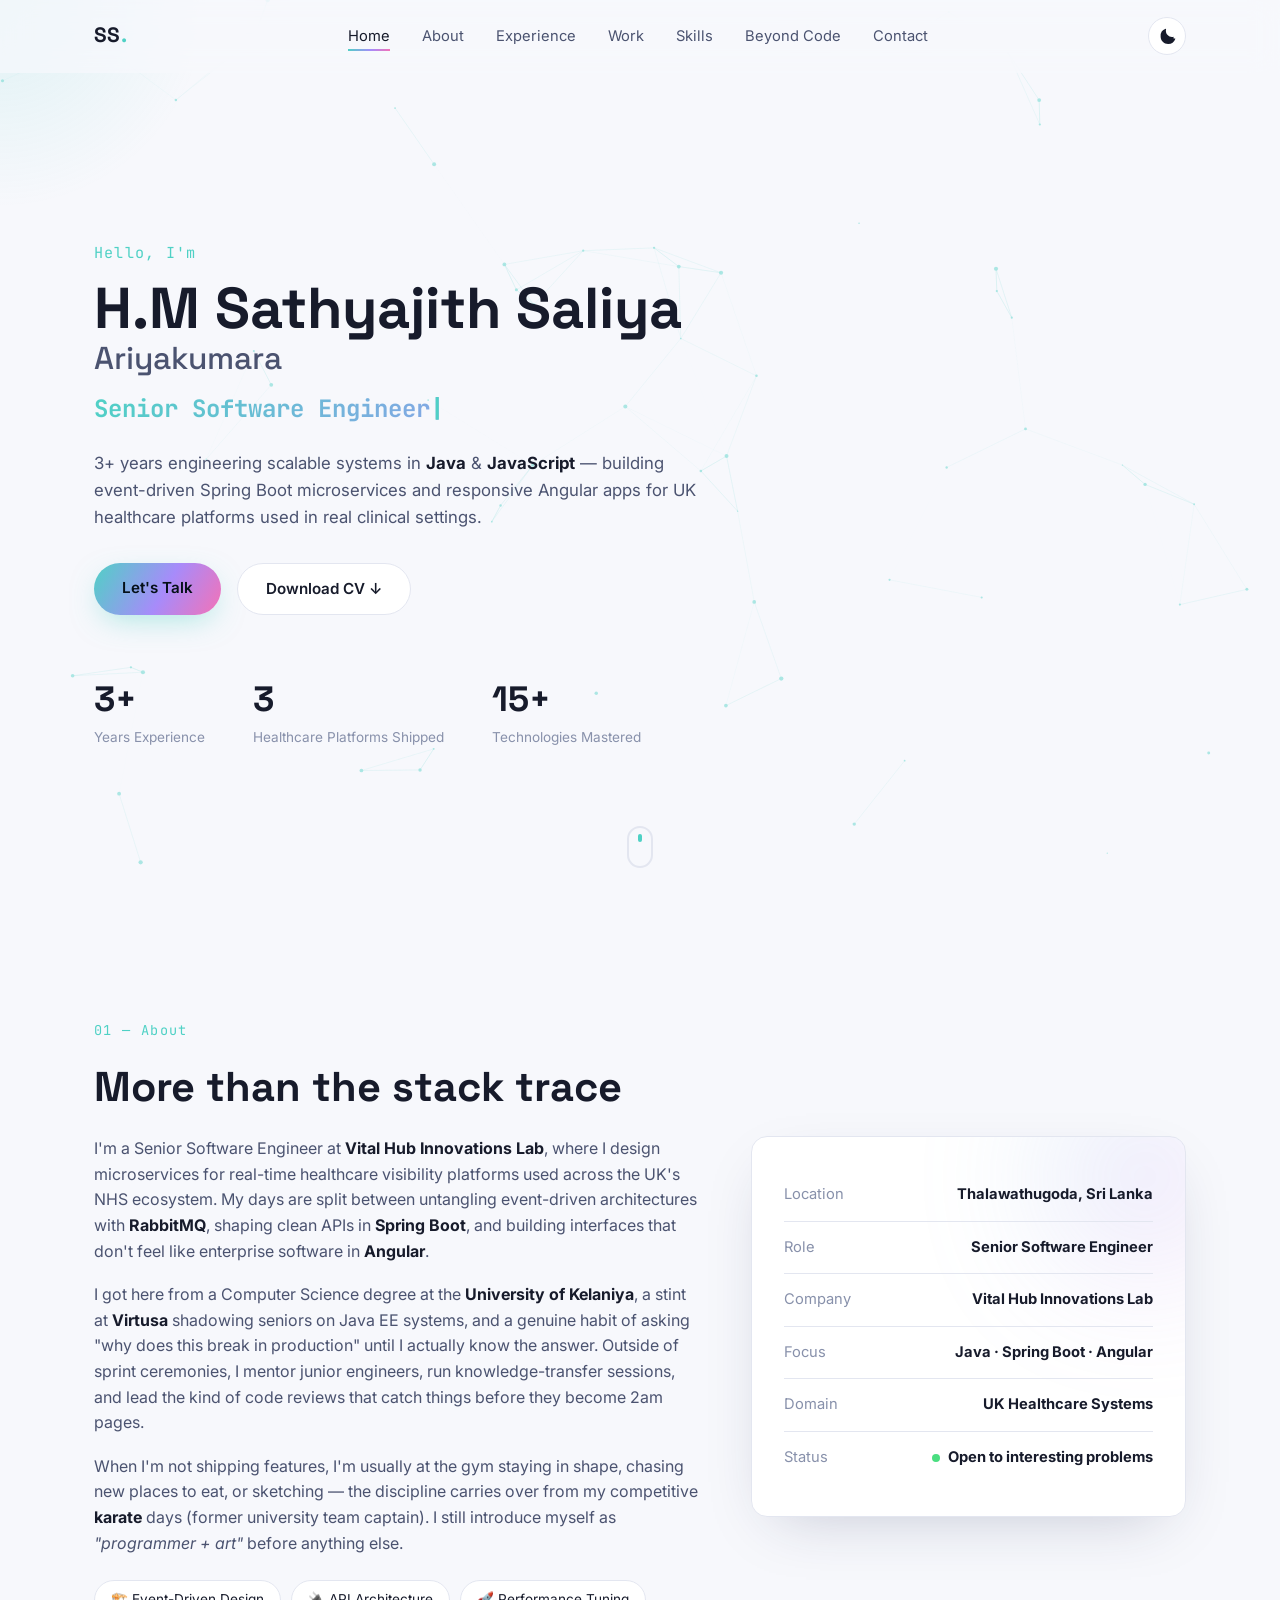
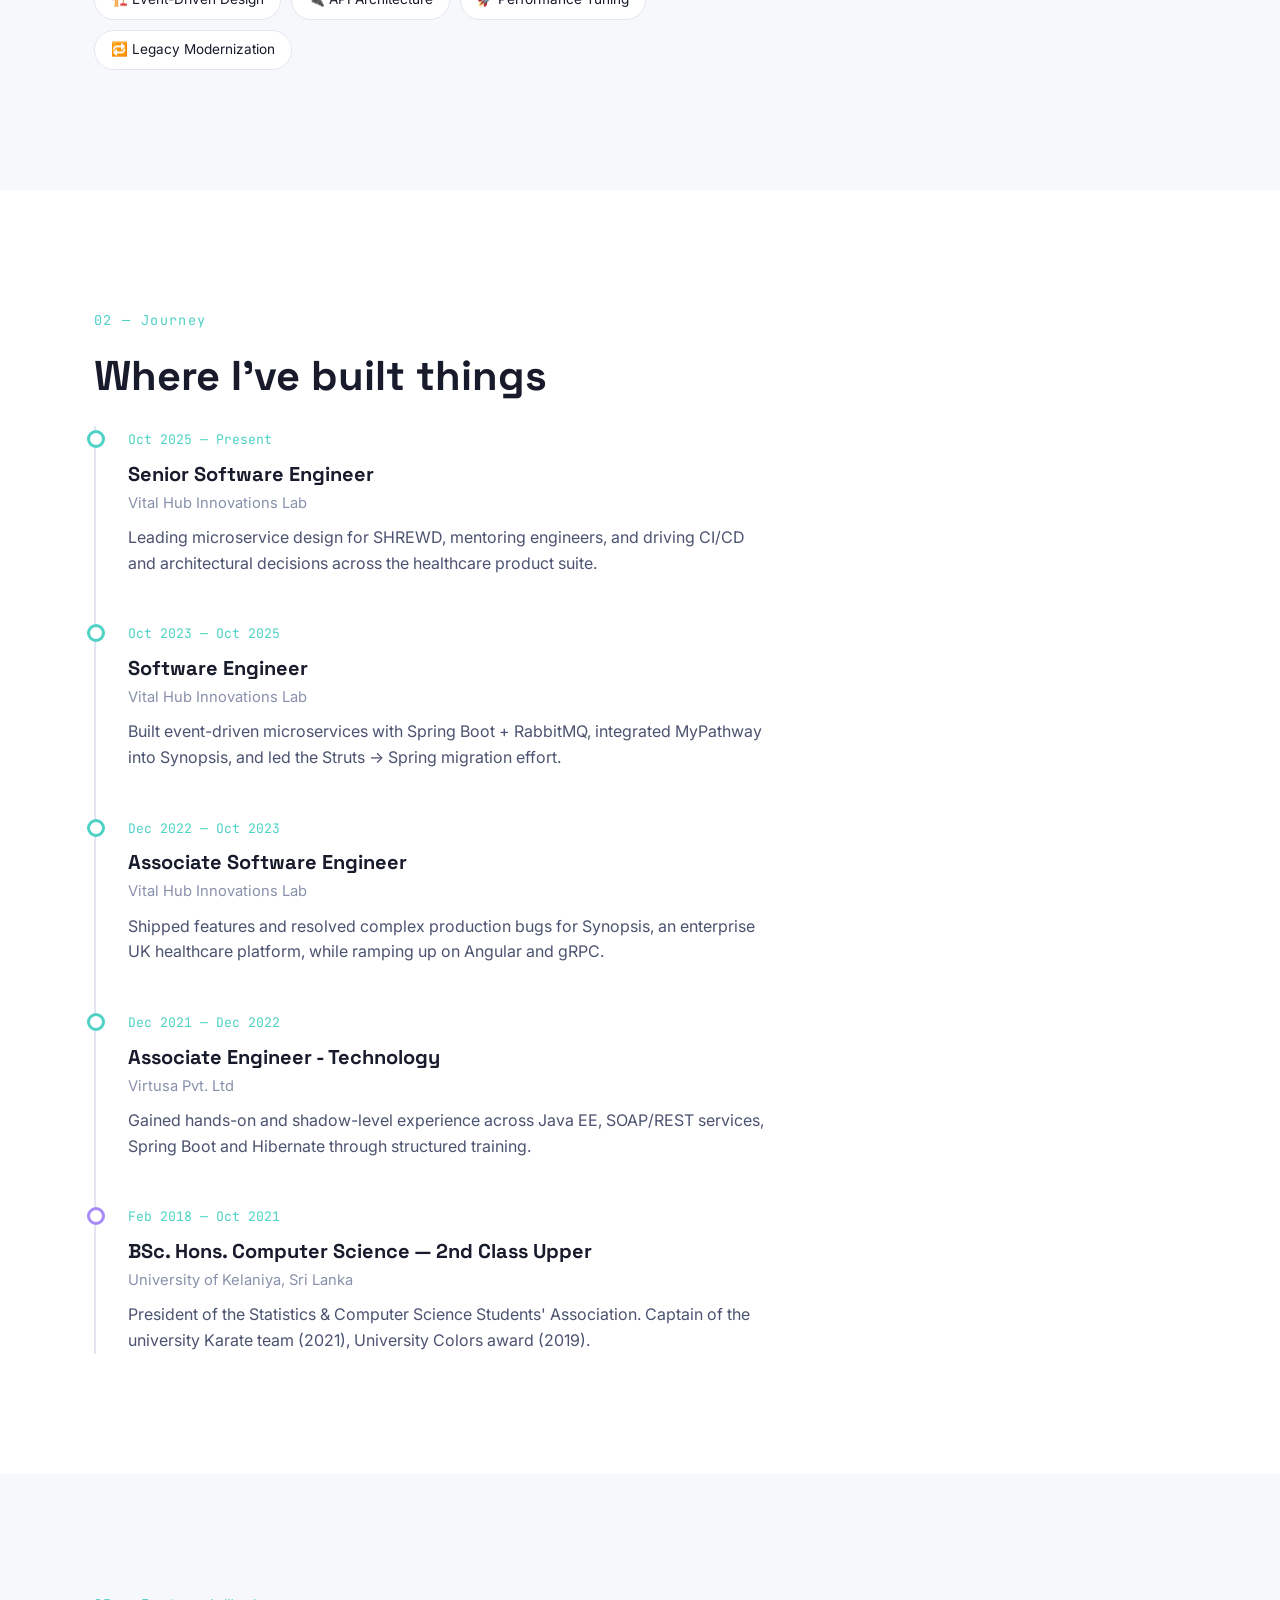
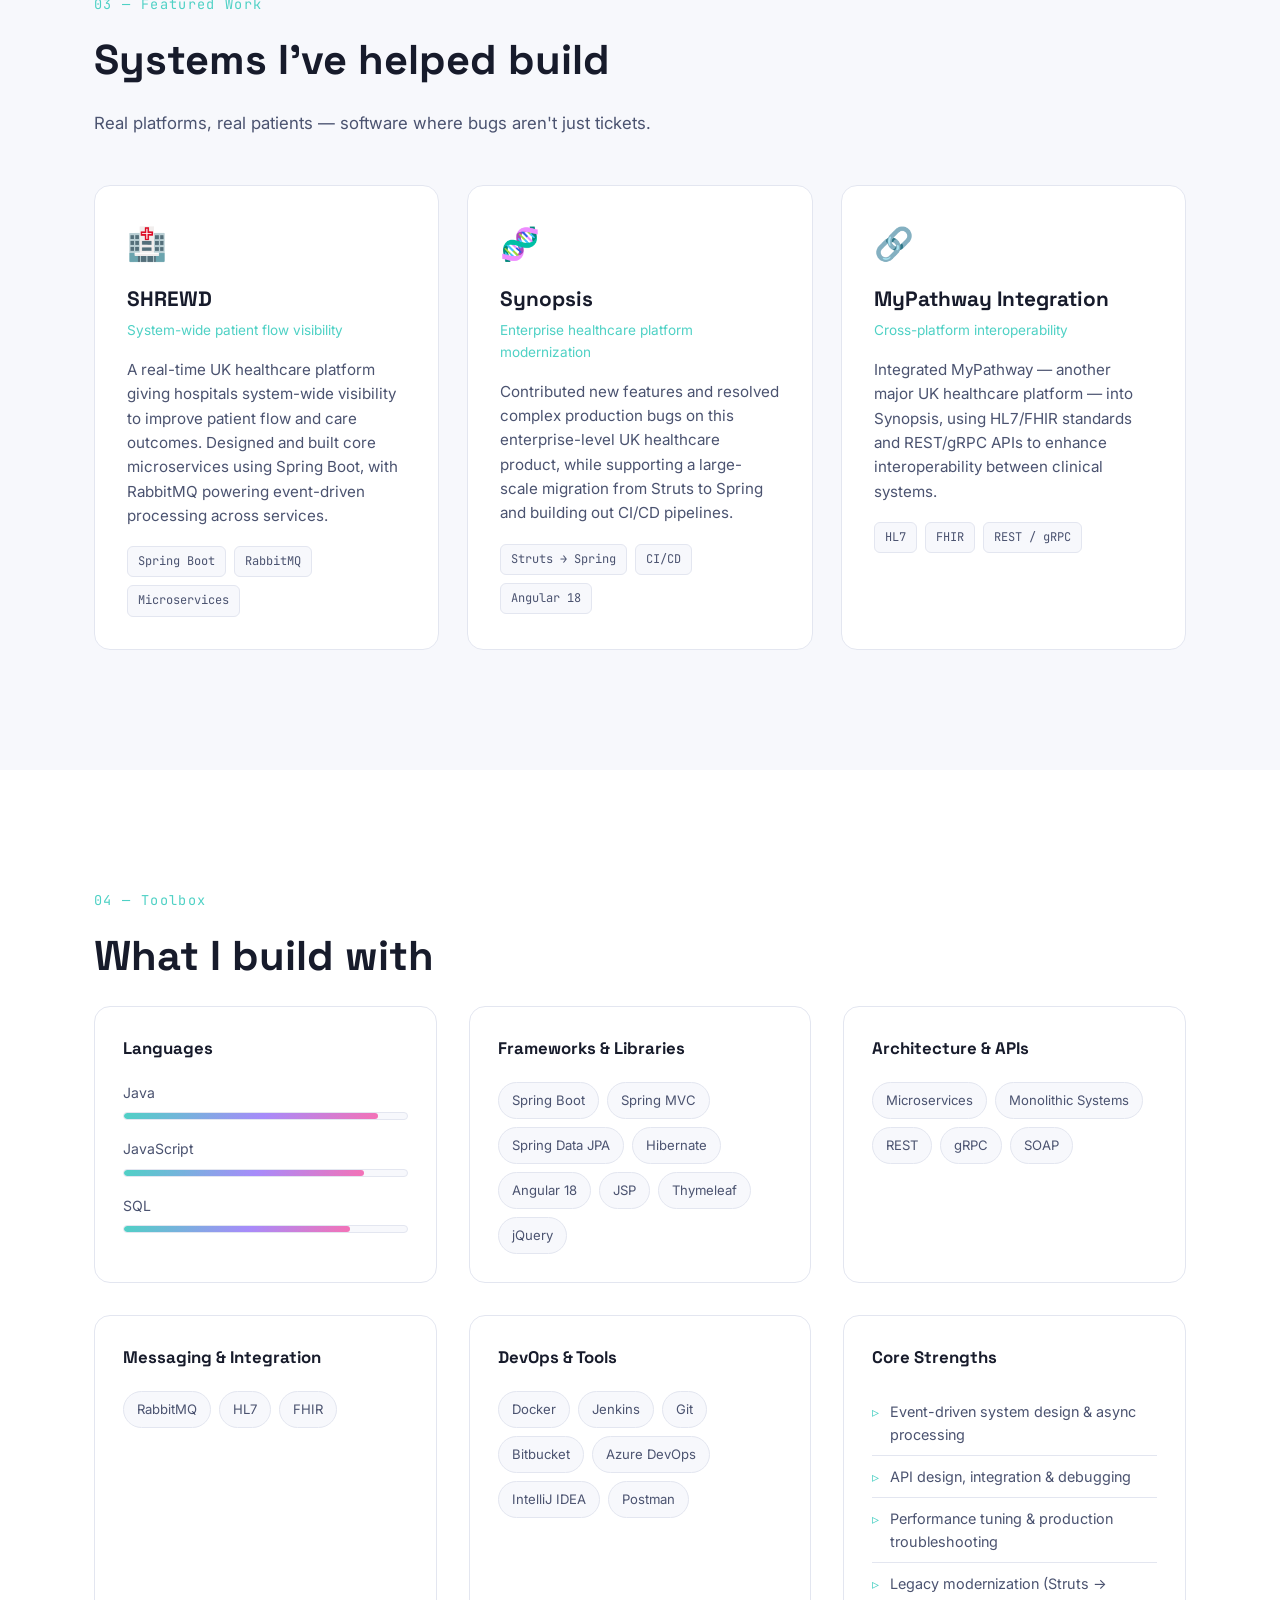
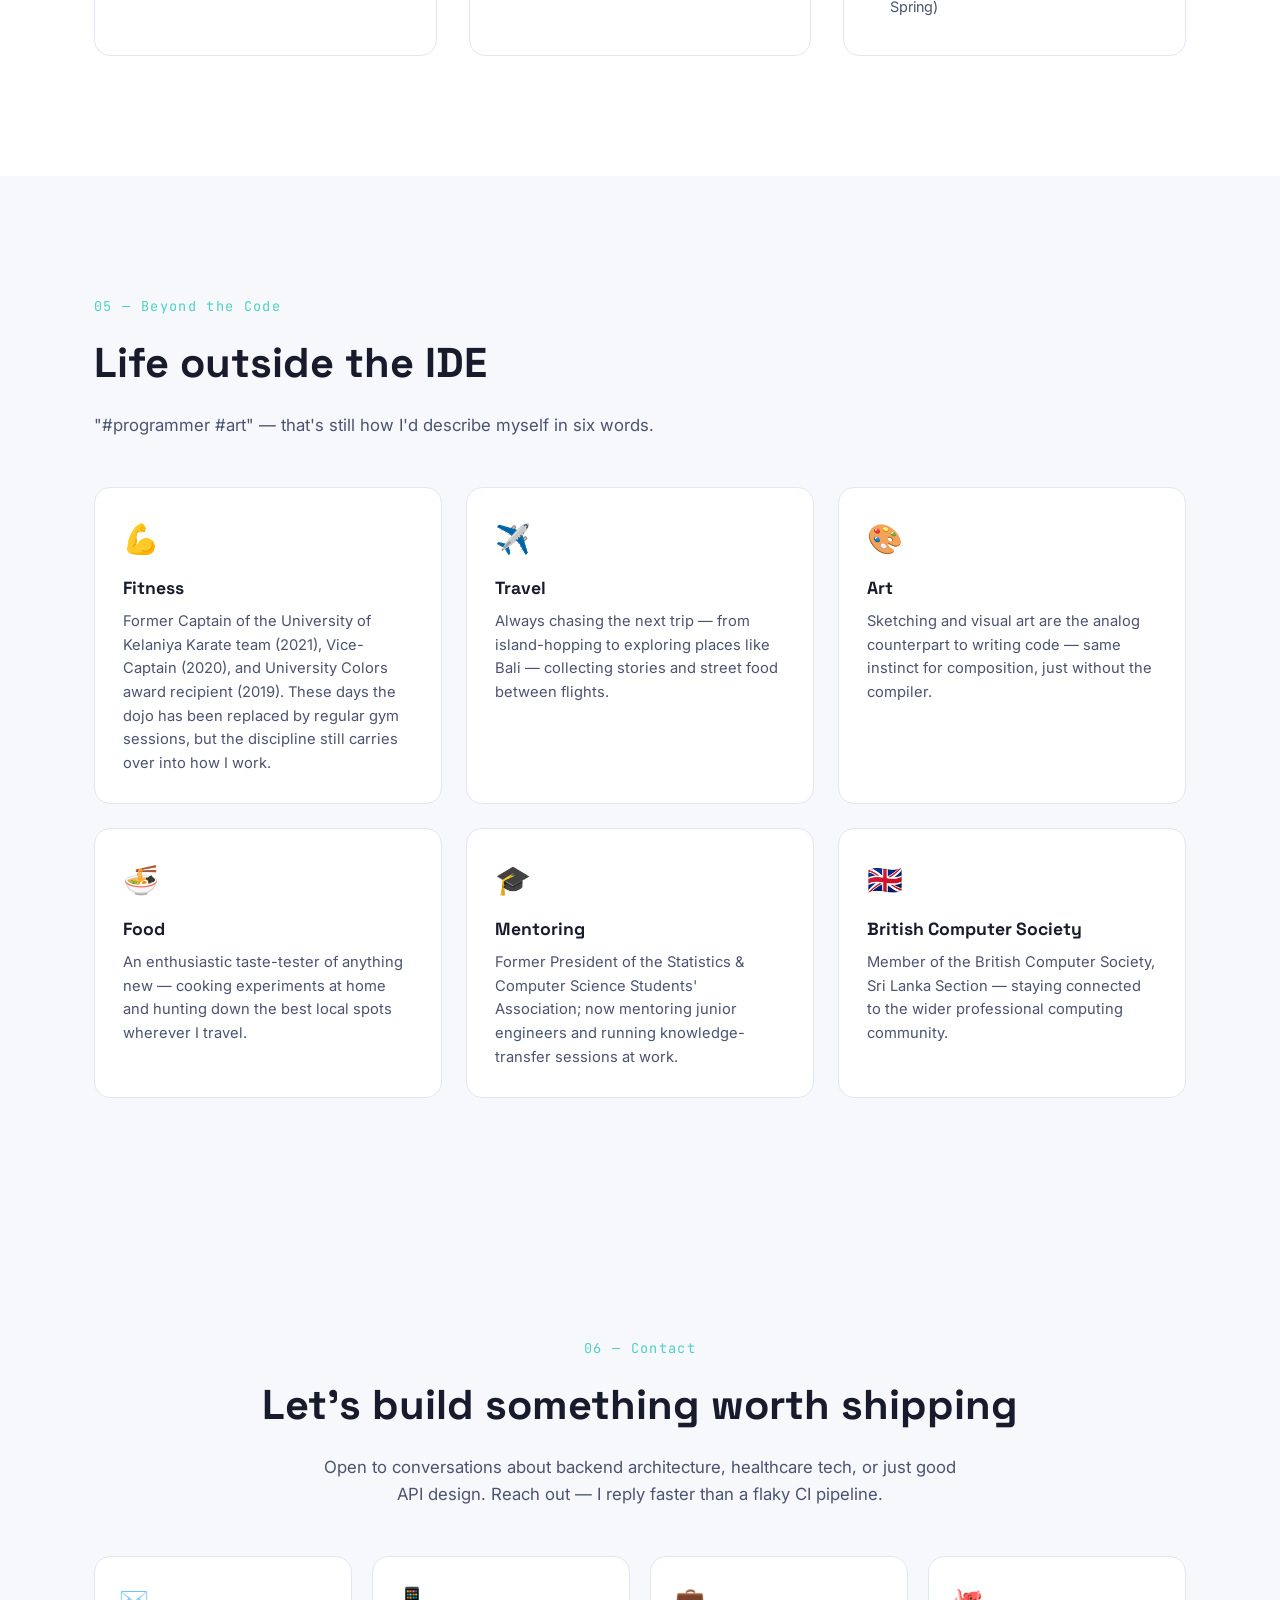
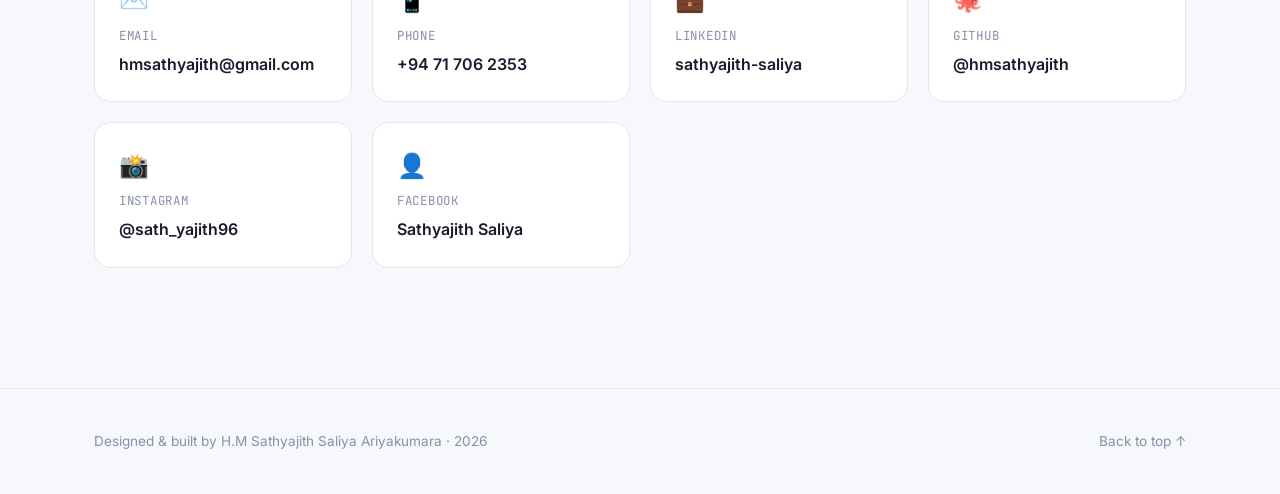
==== commit e0114ec0: "Add Medium link and update fitness content Add Medium profile to contact section; replace present-te" ====
--- a/index.html
+++ b/index.html
@@ -101,9 +101,10 @@
             and lead the kind of code reviews that catch things before they become 2am pages.
           </p>
           <p>
-            When I'm not shipping features, I'm usually training in <strong>karate</strong>
-            (former university team captain), chasing new places to eat, or sketching — I still
-            introduce myself as <em>"programmer + art"</em> before anything else.
+            When I'm not shipping features, I'm usually at the gym staying in shape, chasing new
+            places to eat, or sketching — the discipline carries over from my competitive
+            <strong>karate</strong> days (former university team captain). I still introduce myself
+            as <em>"programmer + art"</em> before anything else.
           </p>
           <div class="about-tags">
             <span>🏗️ Event-Driven Design</span>
@@ -296,11 +297,11 @@
 
       <div class="beyond-grid">
         <div class="beyond-card reveal">
-          <div class="beyond-icon">🥋</div>
-          <h3>Karate</h3>
-          <p>Captain of the University of Kelaniya Karate team (2021), Vice-Captain (2020),
-            and a University Colors award recipient (2019). Discipline on the mat translates
-            directly to discipline in production code.</p>
+          <div class="beyond-icon">💪</div>
+          <h3>Fitness</h3>
+          <p>Former Captain of the University of Kelaniya Karate team (2021), Vice-Captain (2020),
+            and University Colors award recipient (2019). These days the dojo has been replaced
+            by regular gym sessions, but the discipline still carries over into how I work.</p>
         </div>
         <div class="beyond-card reveal">
           <div class="beyond-icon">✈️</div>
@@ -377,6 +378,11 @@
           <span class="contact-label">Facebook</span>
           <span class="contact-value">Sathyajith Saliya</span>
         </a>
+        <a class="contact-card reveal" href="https://medium.com/@hmsathyajith" target="_blank" rel="noopener">
+          <span class="contact-icon">✍️</span>
+          <span class="contact-label">Medium</span>
+          <span class="contact-value">@hmsathyajith</span>
+        </a>
       </div>
     </div>
   </section>
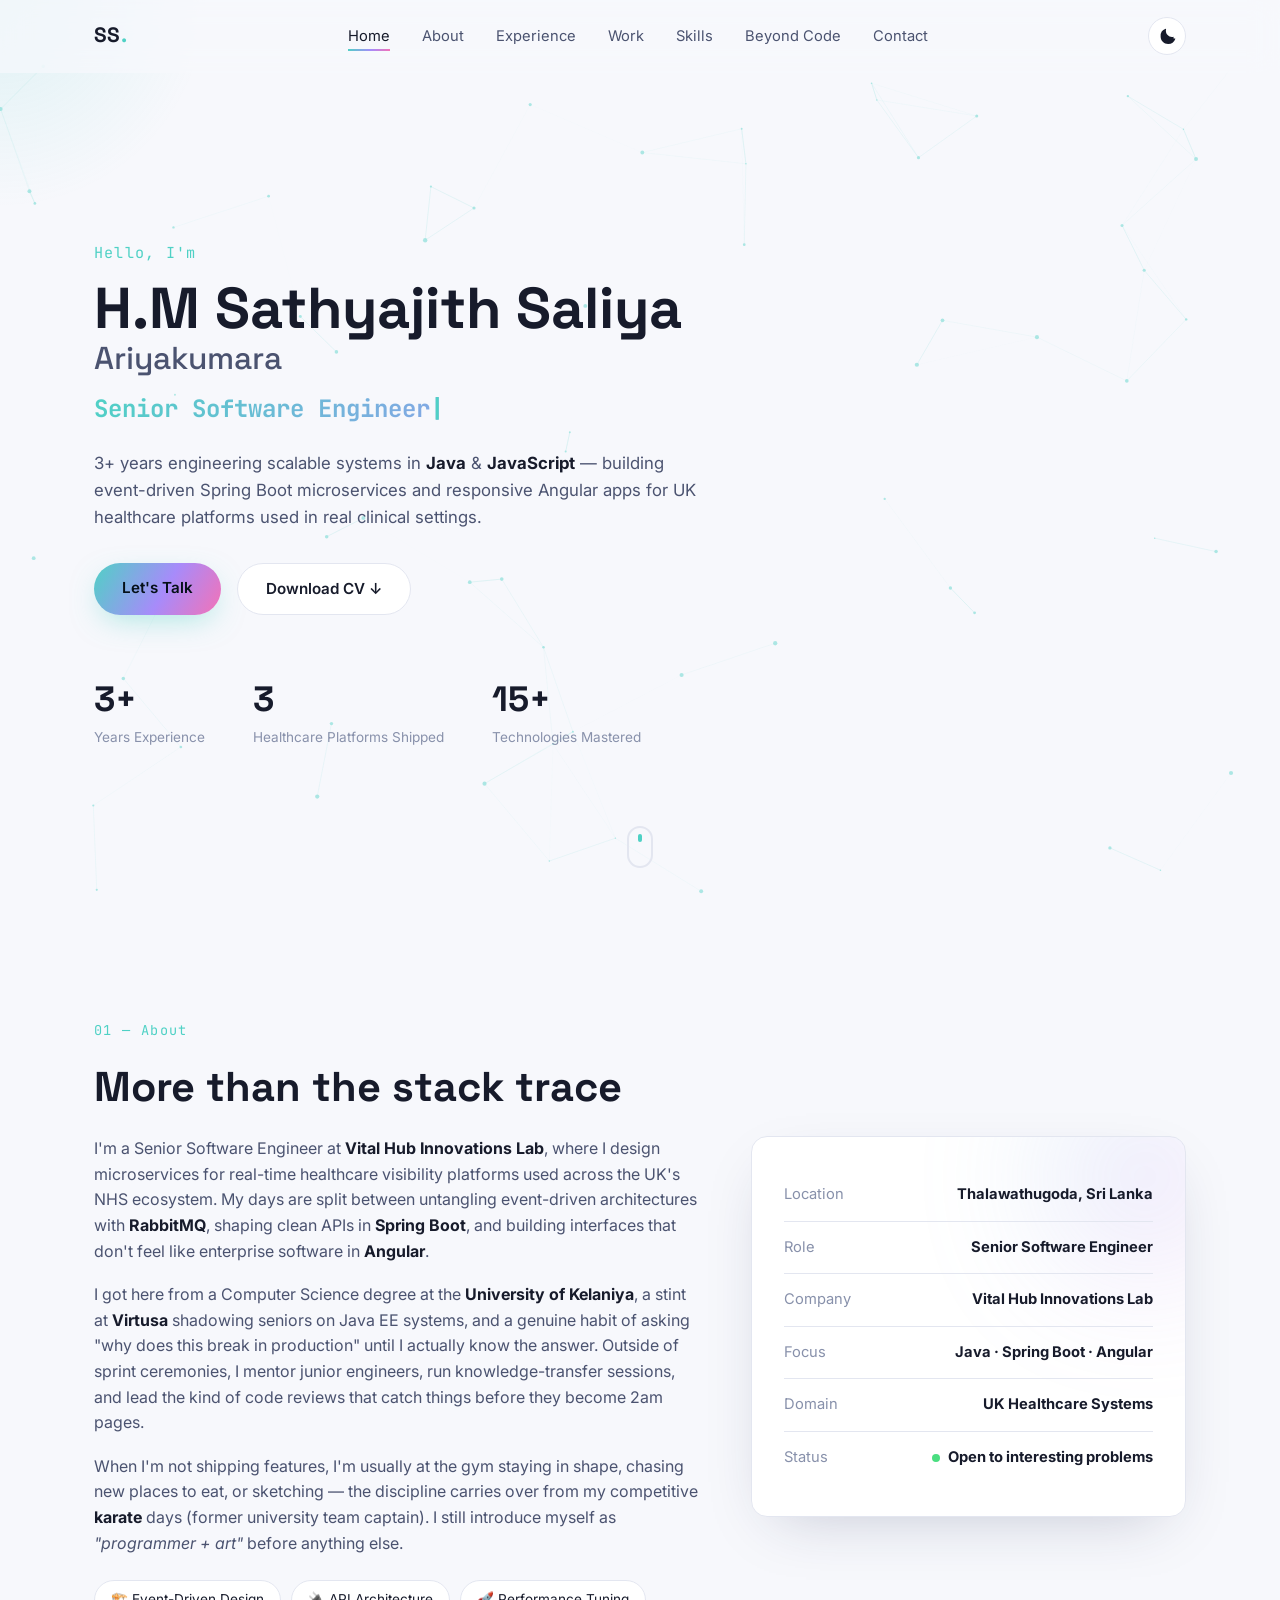
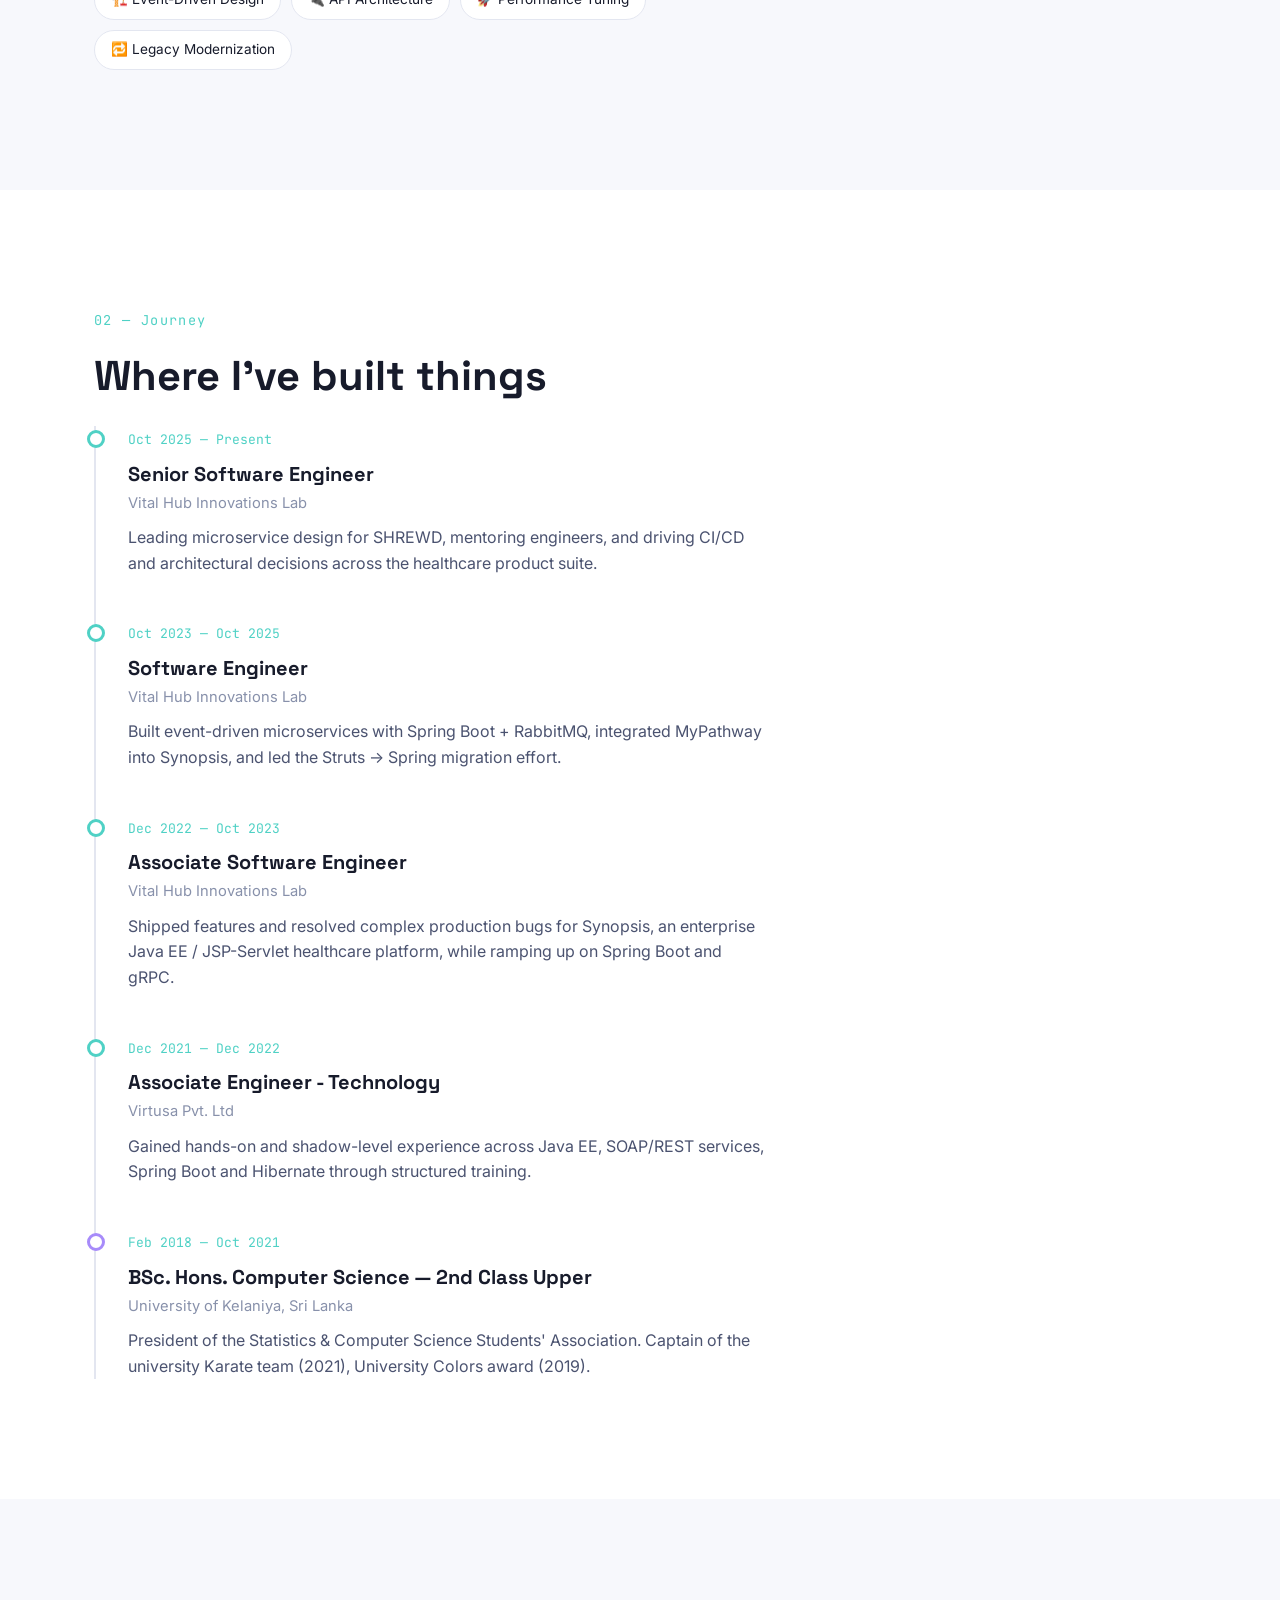
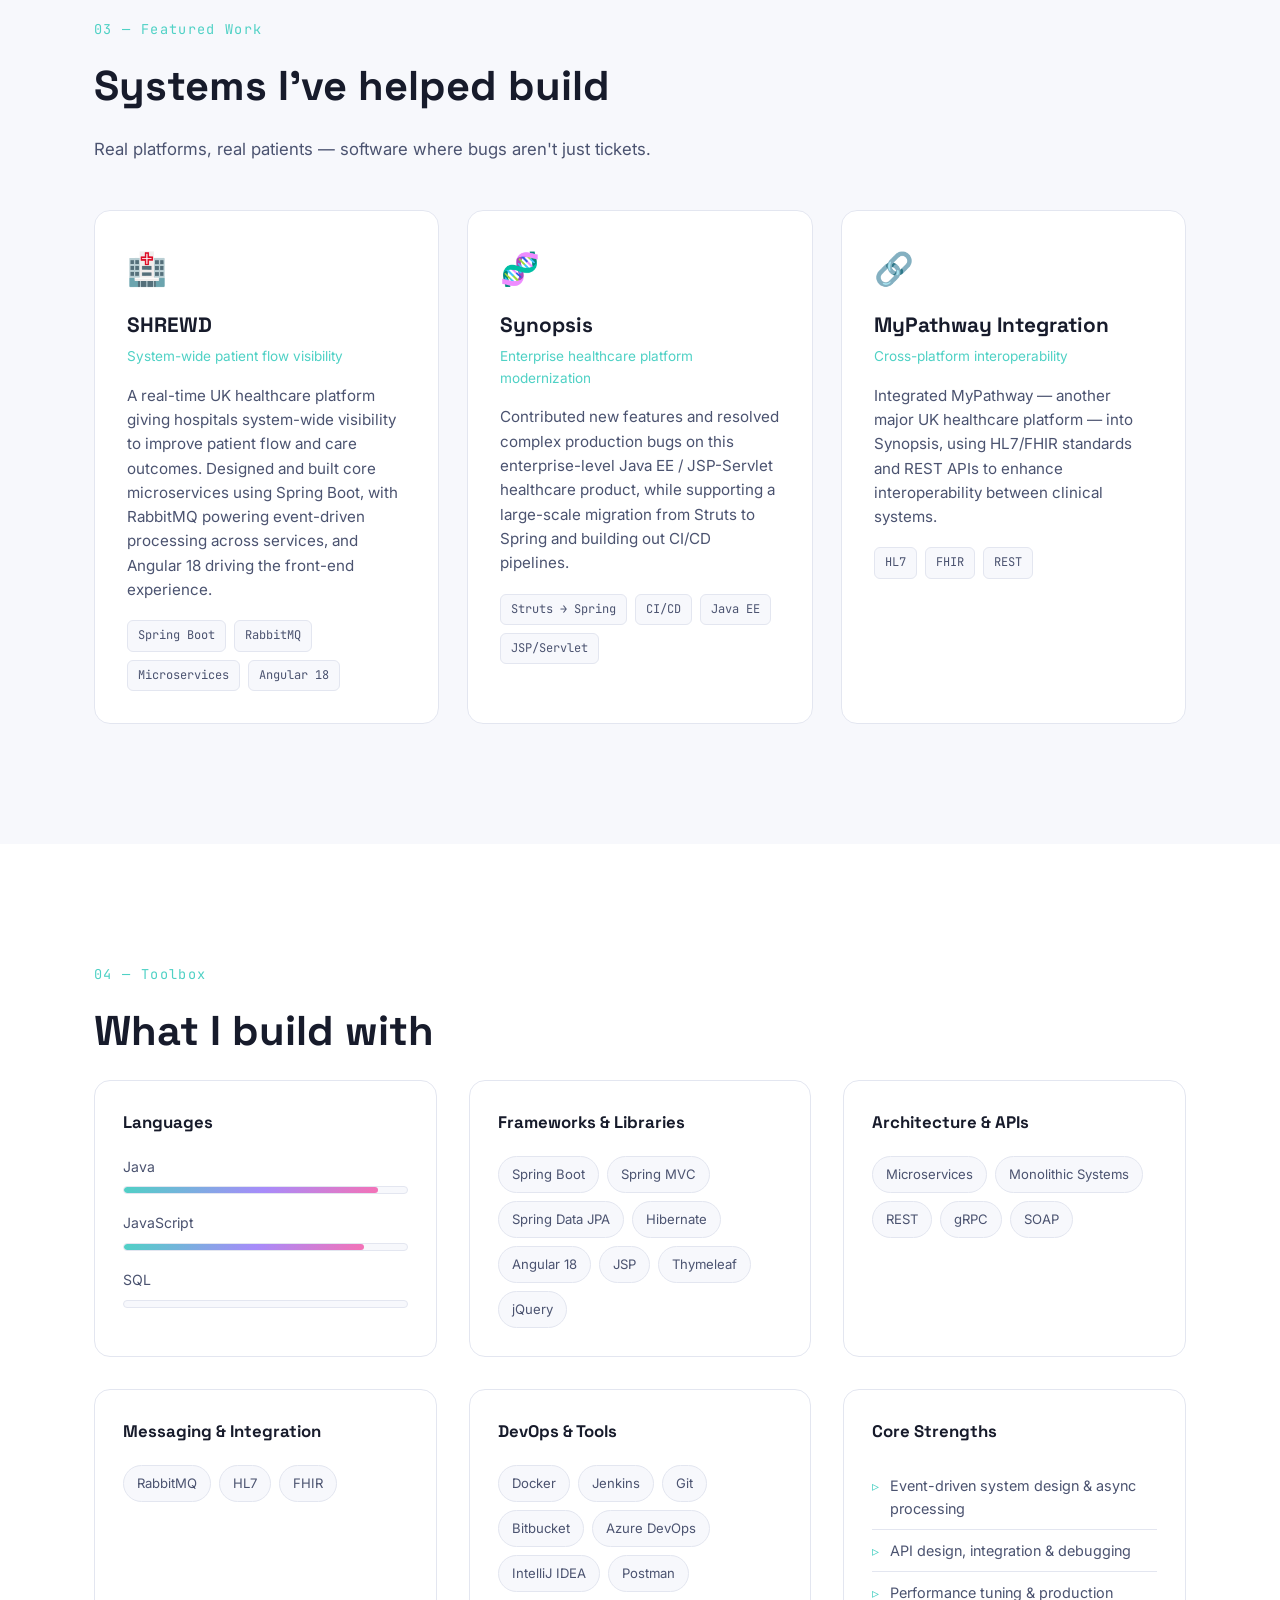
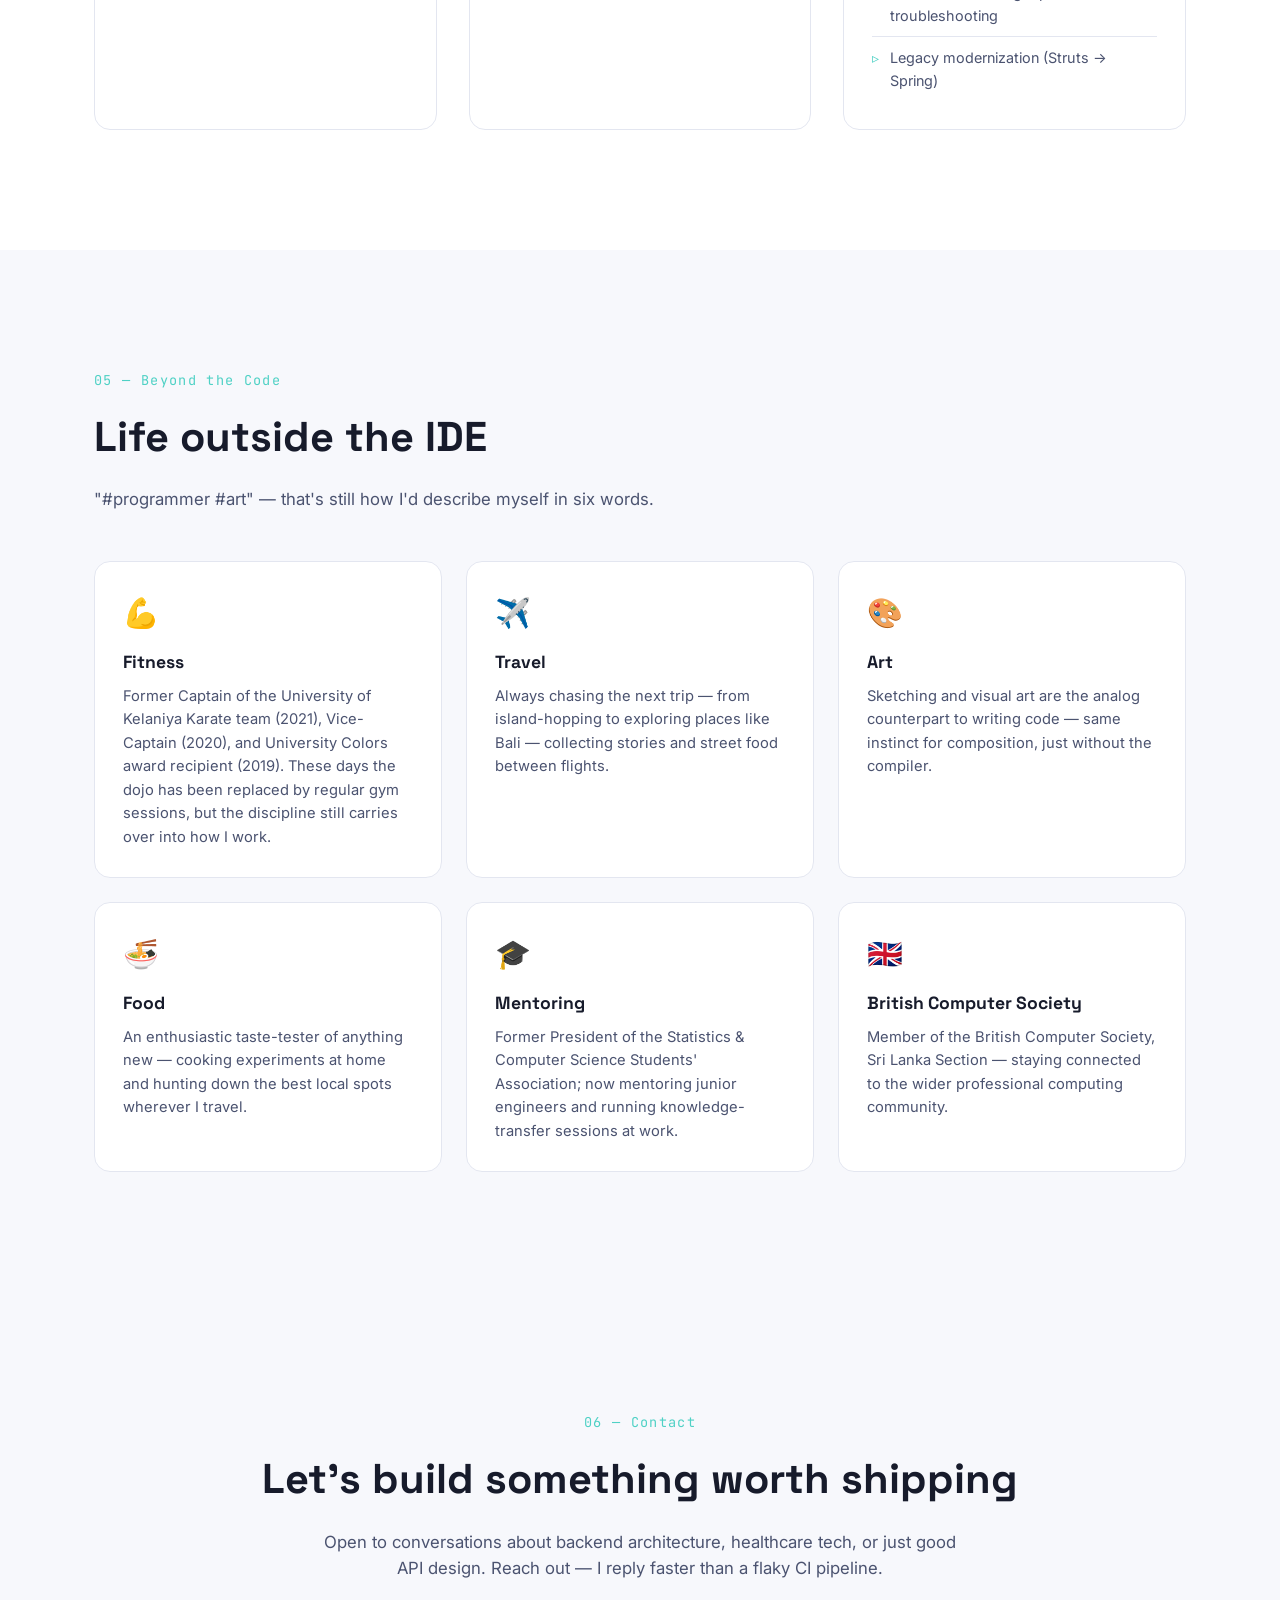
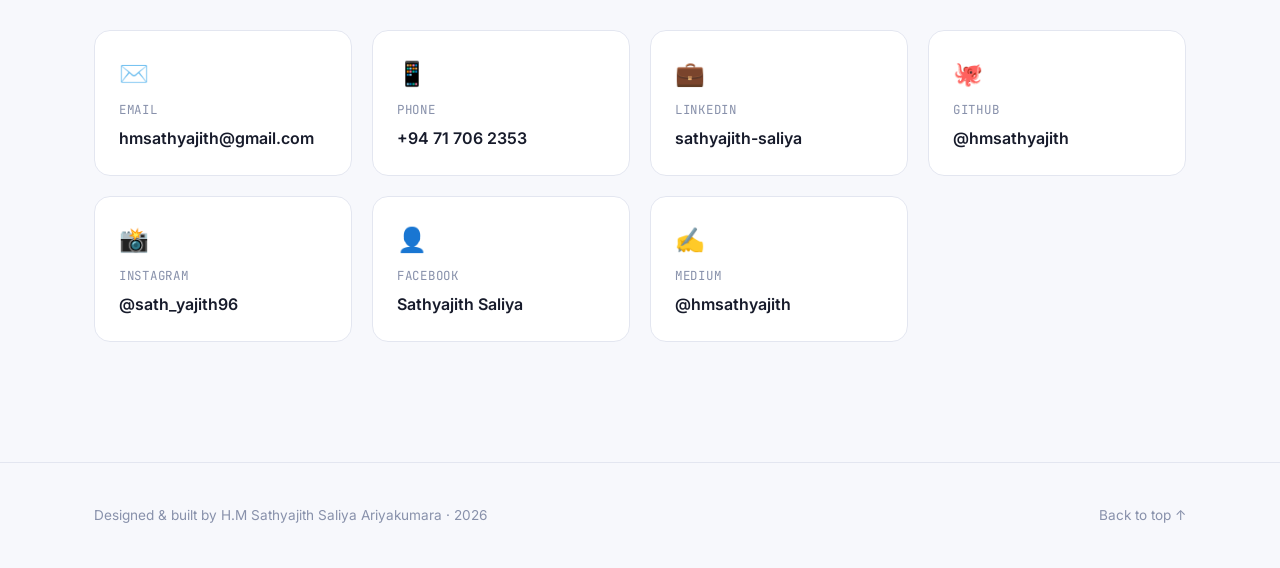
==== commit 6bf23637: "Correct tech stack attribution across featured work Move Angular 18 from Synopsis to SHREWD, add Jav" ====
--- a/index.html
+++ b/index.html
@@ -160,7 +160,8 @@
             <h3>Associate Software Engineer</h3>
             <p class="timeline-org">Vital Hub Innovations Lab</p>
             <p>Shipped features and resolved complex production bugs for Synopsis, an
-              enterprise UK healthcare platform, while ramping up on Angular and gRPC.</p>
+              enterprise Java EE / JSP-Servlet healthcare platform, while ramping up on
+              Spring Boot and gRPC.</p>
           </div>
         </div>
         <div class="timeline-item reveal">
@@ -201,9 +202,10 @@
           <p class="work-tagline">System-wide patient flow visibility</p>
           <p>A real-time UK healthcare platform giving hospitals system-wide visibility to
             improve patient flow and care outcomes. Designed and built core microservices
-            using Spring Boot, with RabbitMQ powering event-driven processing across services.</p>
+            using Spring Boot, with RabbitMQ powering event-driven processing across services,
+            and Angular 18 driving the front-end experience.</p>
           <div class="work-tags">
-            <span>Spring Boot</span><span>RabbitMQ</span><span>Microservices</span>
+            <span>Spring Boot</span><span>RabbitMQ</span><span>Microservices</span><span>Angular 18</span>
           </div>
         </article>
         <article class="work-card reveal">
@@ -211,10 +213,10 @@
           <h3>Synopsis</h3>
           <p class="work-tagline">Enterprise healthcare platform modernization</p>
           <p>Contributed new features and resolved complex production bugs on this
-            enterprise-level UK healthcare product, while supporting a large-scale
-            migration from Struts to Spring and building out CI/CD pipelines.</p>
+            enterprise-level Java EE / JSP-Servlet healthcare product, while supporting a
+            large-scale migration from Struts to Spring and building out CI/CD pipelines.</p>
           <div class="work-tags">
-            <span>Struts → Spring</span><span>CI/CD</span><span>Angular 18</span>
+            <span>Struts → Spring</span><span>CI/CD</span><span>Java EE</span><span>JSP/Servlet</span>
           </div>
         </article>
         <article class="work-card reveal">
@@ -222,10 +224,10 @@
           <h3>MyPathway Integration</h3>
           <p class="work-tagline">Cross-platform interoperability</p>
           <p>Integrated MyPathway — another major UK healthcare platform — into Synopsis,
-            using HL7/FHIR standards and REST/gRPC APIs to enhance interoperability
+            using HL7/FHIR standards and REST APIs to enhance interoperability
             between clinical systems.</p>
           <div class="work-tags">
-            <span>HL7</span><span>FHIR</span><span>REST / gRPC</span>
+            <span>HL7</span><span>FHIR</span><span>REST</span>
           </div>
         </article>
       </div>
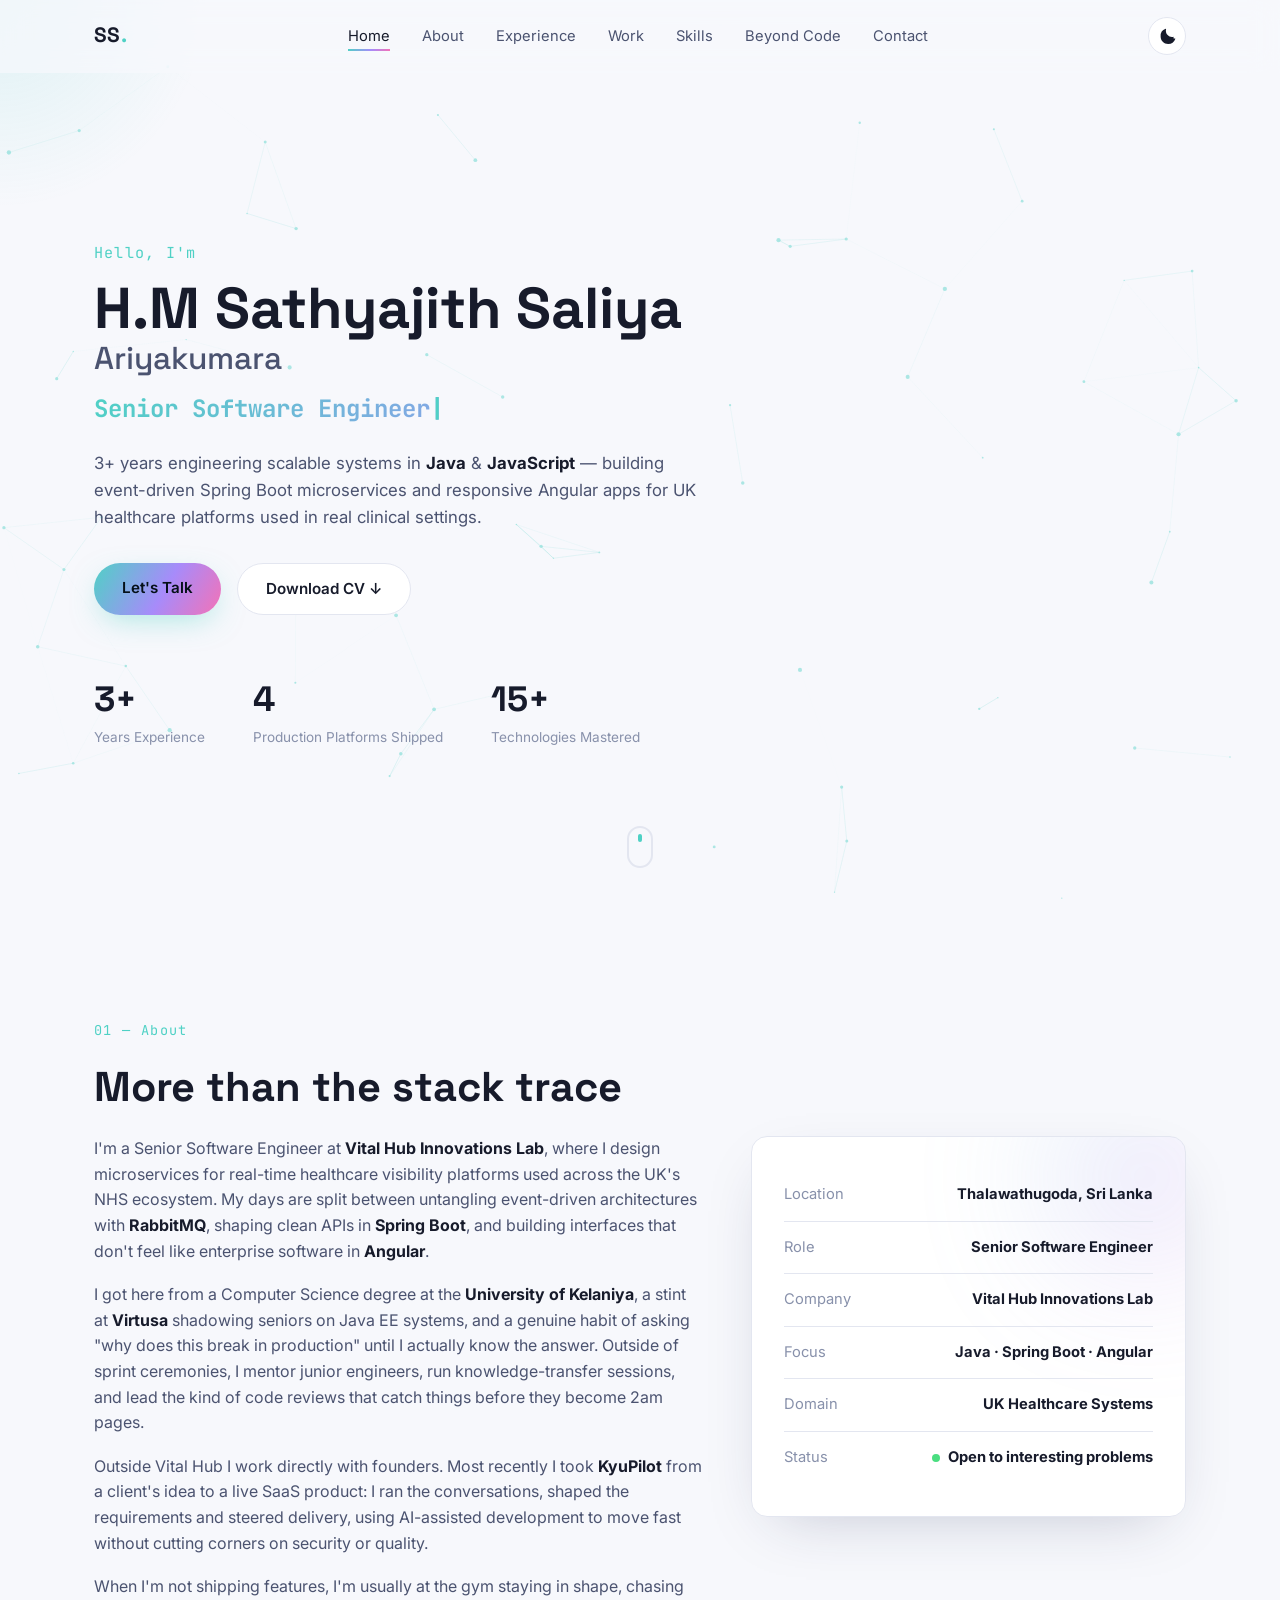
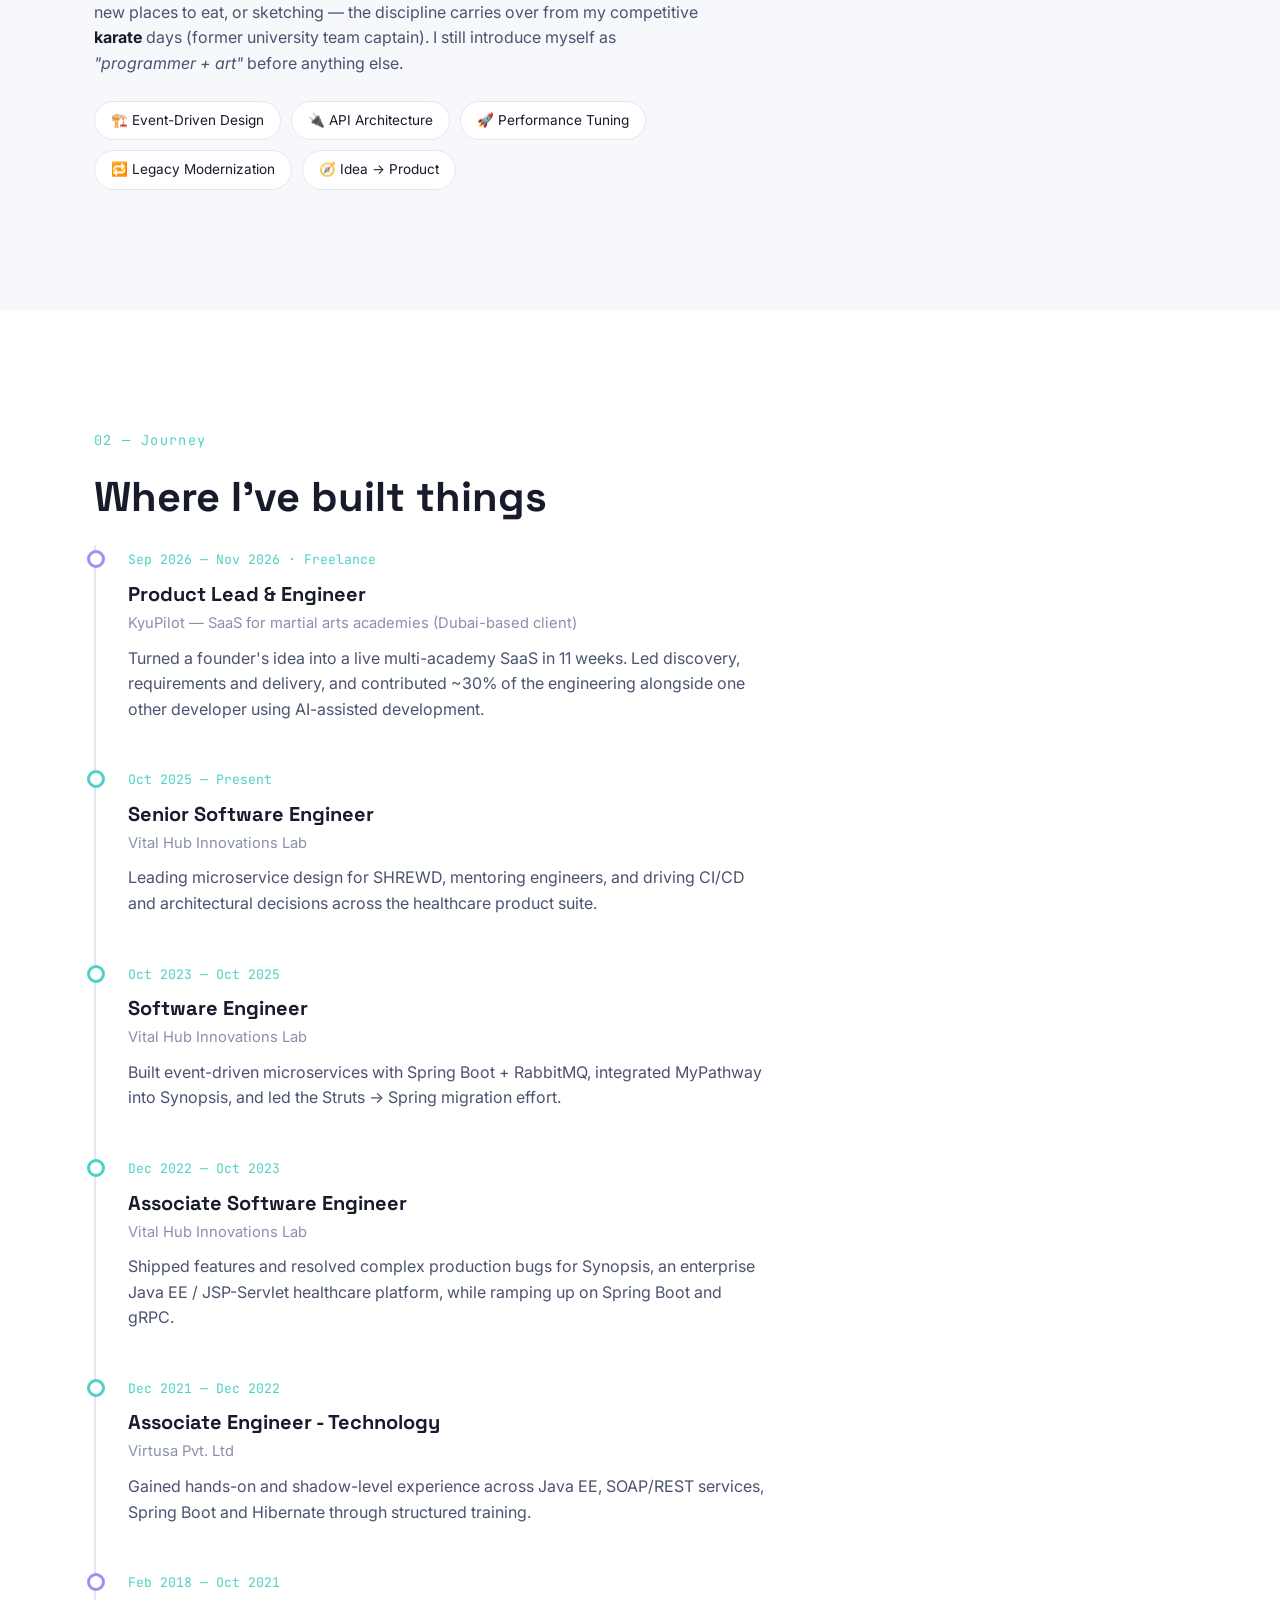
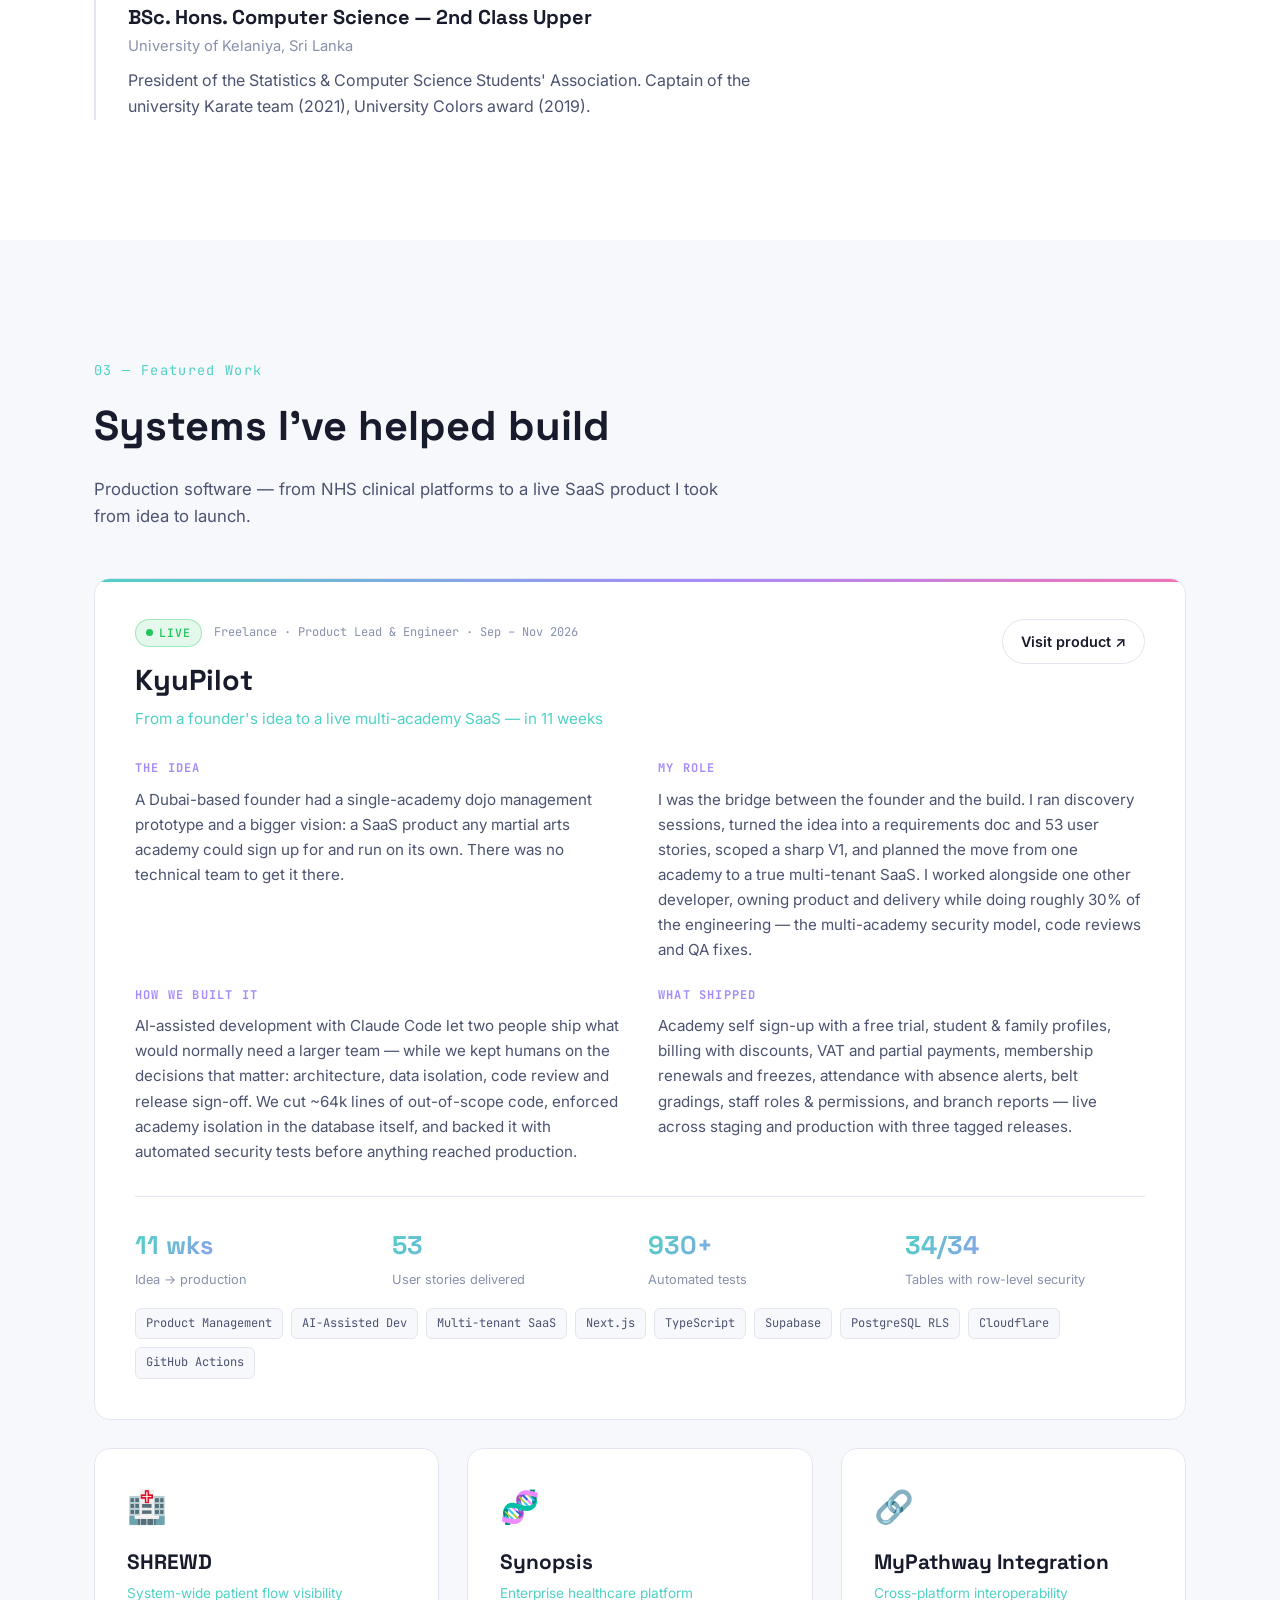
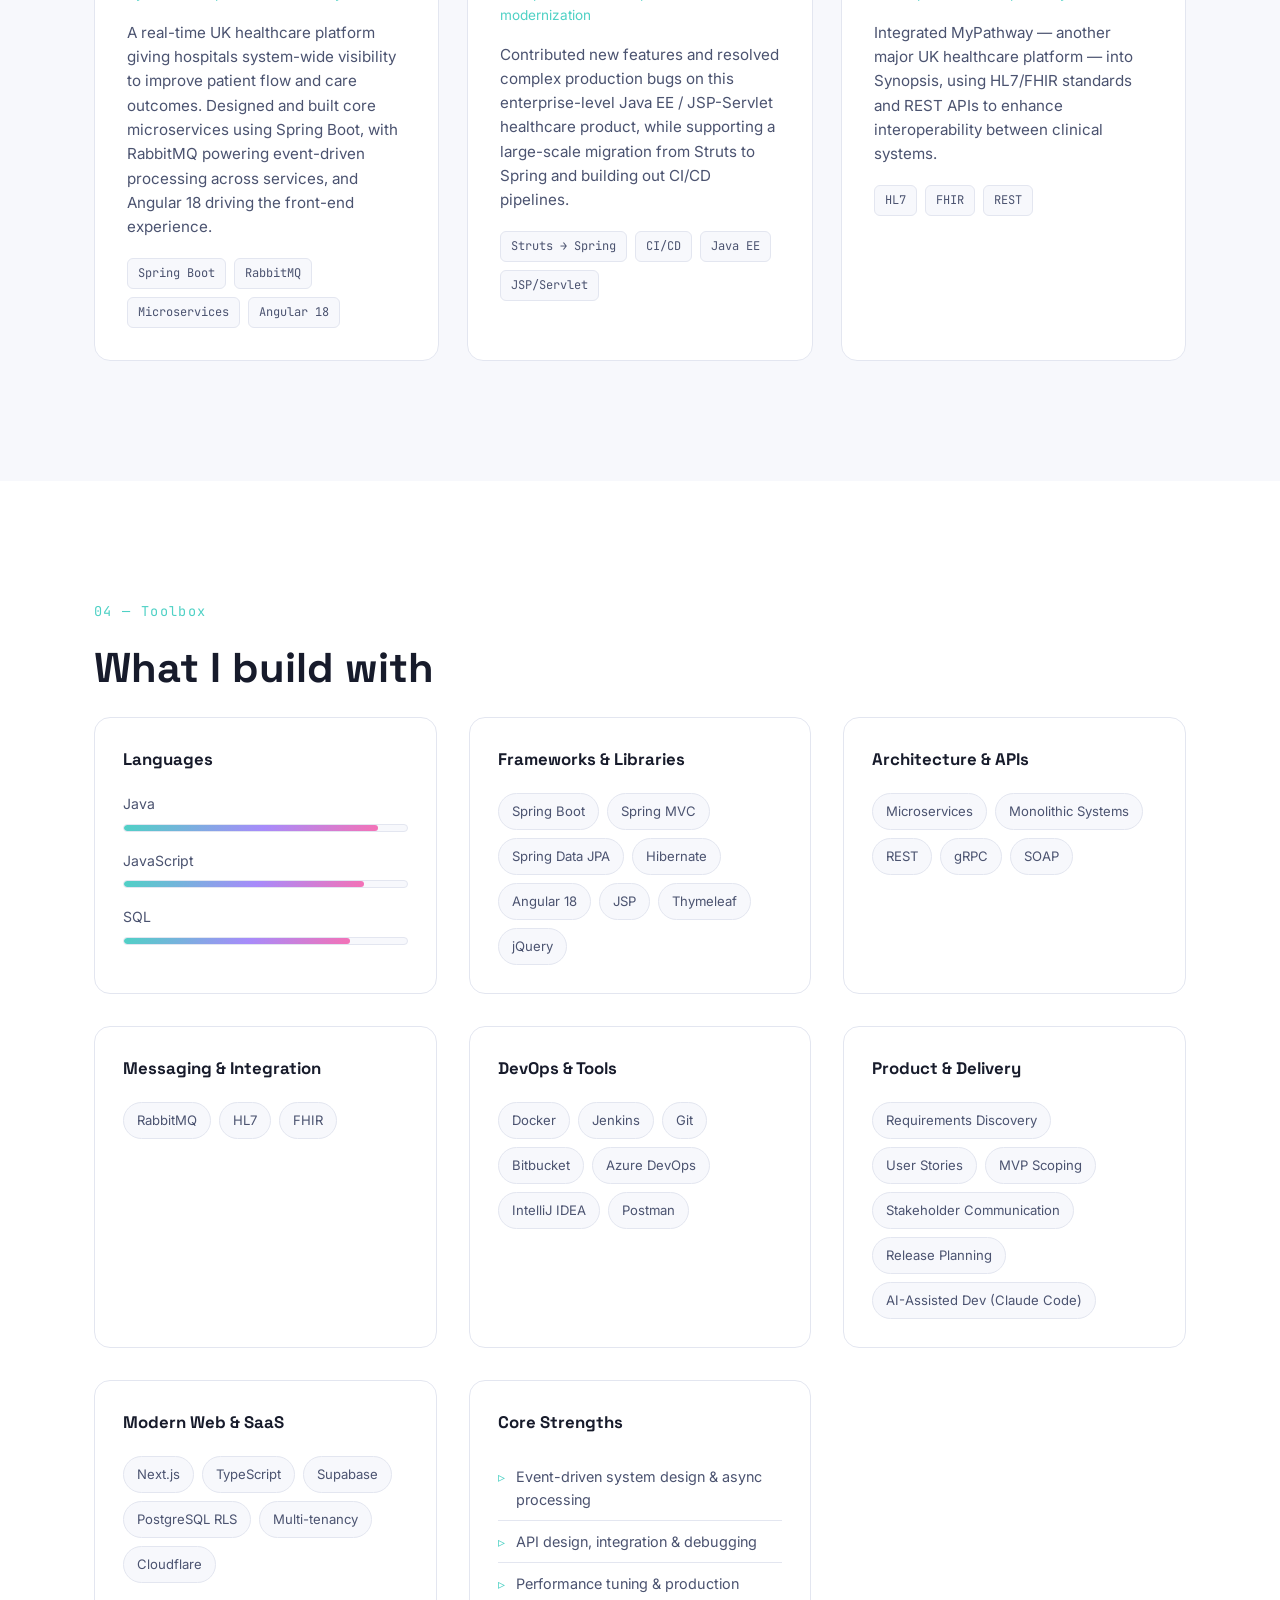
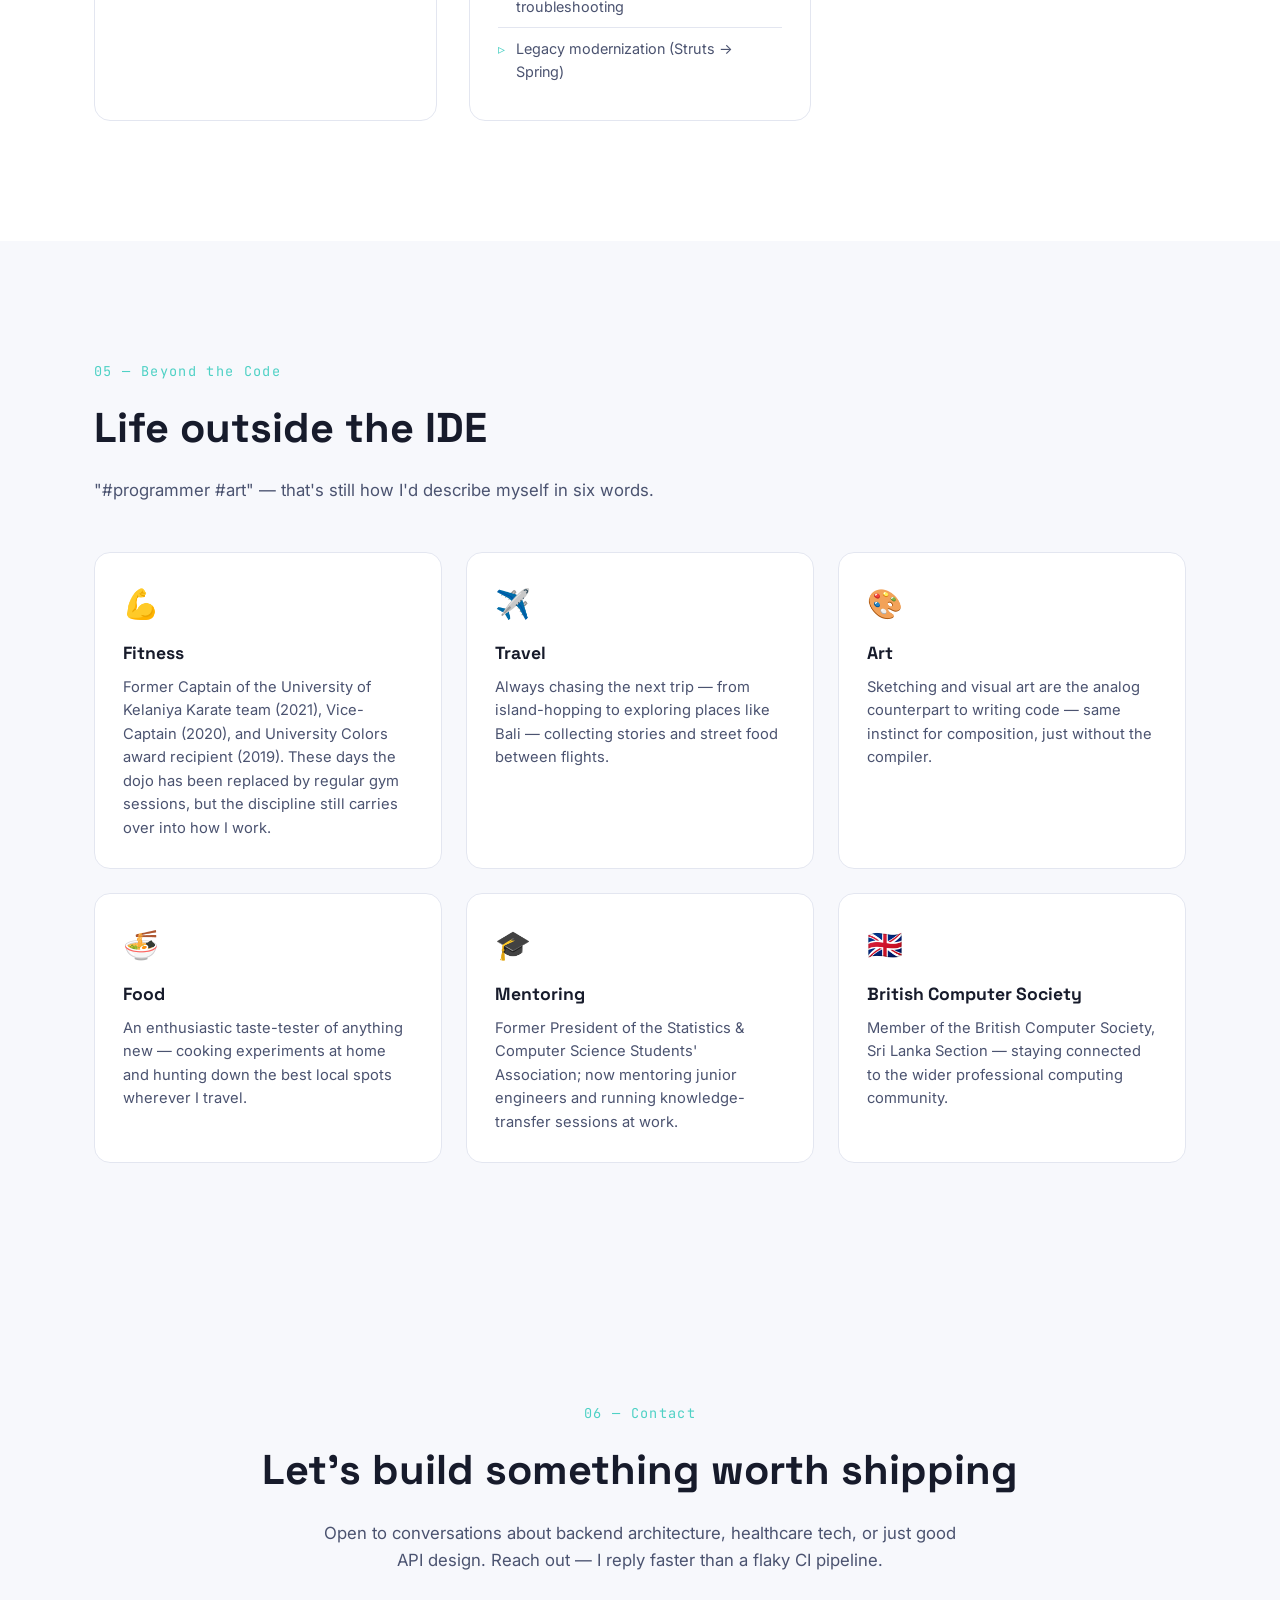
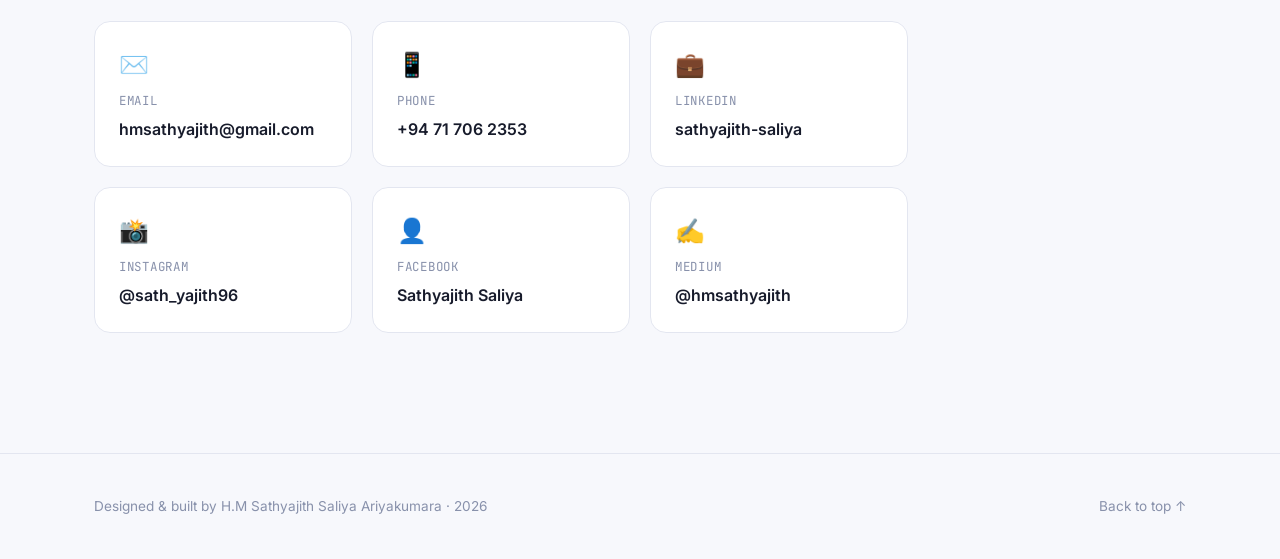
==== commit baedd9f1: "Add KyuPilot SaaS case study to portfolio Feature KyuPilot as a live product case study covering pro" ====
--- a/index.html
+++ b/index.html
@@ -67,8 +67,8 @@
           <span class="stat-label">Years Experience</span>
         </div>
         <div class="stat">
-          <span class="stat-num" data-target="3" data-suffix="">0</span>
-          <span class="stat-label">Healthcare Platforms Shipped</span>
+          <span class="stat-num" data-target="4" data-suffix="">0</span>
+          <span class="stat-label">Production Platforms Shipped</span>
         </div>
         <div class="stat">
           <span class="stat-num" data-target="15" data-suffix="+">0</span>
@@ -101,6 +101,12 @@
             and lead the kind of code reviews that catch things before they become 2am pages.
           </p>
           <p>
+            Outside Vital Hub I work directly with founders. Most recently I took
+            <strong>KyuPilot</strong> from a client's idea to a live SaaS product: I ran the
+            conversations, shaped the requirements and steered delivery, using AI-assisted
+            development to move fast without cutting corners on security or quality.
+          </p>
+          <p>
             When I'm not shipping features, I'm usually at the gym staying in shape, chasing new
             places to eat, or sketching — the discipline carries over from my competitive
             <strong>karate</strong> days (former university team captain). I still introduce myself
@@ -111,6 +117,7 @@
             <span>🔌 API Architecture</span>
             <span>🚀 Performance Tuning</span>
             <span>🔁 Legacy Modernization</span>
+            <span>🧭 Idea → Product</span>
           </div>
         </div>
         <div class="about-card reveal">
@@ -134,6 +141,17 @@
 
       <div class="timeline">
         <div class="timeline-item reveal">
+          <div class="timeline-dot timeline-dot-alt"></div>
+          <div class="timeline-content">
+            <span class="timeline-date">Sep 2026 — Nov 2026 · Freelance</span>
+            <h3>Product Lead &amp; Engineer</h3>
+            <p class="timeline-org">KyuPilot — SaaS for martial arts academies (Dubai-based client)</p>
+            <p>Turned a founder's idea into a live multi-academy SaaS in 11 weeks. Led discovery,
+              requirements and delivery, and contributed ~30% of the engineering alongside one other
+              developer using AI-assisted development.</p>
+          </div>
+        </div>
+        <div class="timeline-item reveal">
           <div class="timeline-dot"></div>
           <div class="timeline-content">
             <span class="timeline-date">Oct 2025 — Present</span>
@@ -193,7 +211,66 @@
     <div class="container">
       <p class="section-tag reveal">03 — Featured Work</p>
       <h2 class="section-title reveal">Systems I've helped build</h2>
-      <p class="section-sub reveal">Real platforms, real patients — software where bugs aren't just tickets.</p>
+      <p class="section-sub reveal">Production software — from NHS clinical platforms to a live SaaS product I took from idea to launch.</p>
+
+      <article class="work-feature reveal">
+        <div class="work-feature-head">
+          <div>
+            <div class="work-feature-meta">
+              <span class="live-badge"><span class="live-dot"></span>Live</span>
+              <span class="work-feature-kind">Freelance · Product Lead &amp; Engineer · Sep – Nov 2026</span>
+            </div>
+            <h3>KyuPilot</h3>
+            <p class="work-tagline">From a founder's idea to a live multi-academy SaaS — in 11 weeks</p>
+          </div>
+          <a href="https://app.kyupilot.com" class="btn btn-ghost work-feature-link" target="_blank" rel="noopener">Visit product ↗</a>
+        </div>
+
+        <div class="work-feature-body">
+          <div class="case-block">
+            <h4>The idea</h4>
+            <p>A Dubai-based founder had a single-academy dojo management prototype and a bigger
+              vision: a SaaS product any martial arts academy could sign up for and run on its own.
+              There was no technical team to get it there.</p>
+          </div>
+          <div class="case-block">
+            <h4>My role</h4>
+            <p>I was the bridge between the founder and the build. I ran discovery sessions, turned
+              the idea into a requirements doc and 53 user stories, scoped a sharp V1, and planned
+              the move from one academy to a true multi-tenant SaaS. I worked alongside one other
+              developer, owning product and delivery while doing roughly 30% of the engineering —
+              the multi-academy security model, code reviews and QA fixes.</p>
+          </div>
+          <div class="case-block">
+            <h4>How we built it</h4>
+            <p>AI-assisted development with Claude Code let two people ship what would normally need a
+              larger team — while we kept humans on the decisions that matter: architecture, data
+              isolation, code review and release sign-off. We cut ~64k lines of out-of-scope code,
+              enforced academy isolation in the database itself, and backed it with automated
+              security tests before anything reached production.</p>
+          </div>
+          <div class="case-block">
+            <h4>What shipped</h4>
+            <p>Academy self sign-up with a free trial, student &amp; family profiles, billing with
+              discounts, VAT and partial payments, membership renewals and freezes, attendance with
+              absence alerts, belt gradings, staff roles &amp; permissions, and branch reports — live
+              across staging and production with three tagged releases.</p>
+          </div>
+        </div>
+
+        <div class="work-feature-stats">
+          <div><strong>11 wks</strong><span>Idea → production</span></div>
+          <div><strong>53</strong><span>User stories delivered</span></div>
+          <div><strong>930+</strong><span>Automated tests</span></div>
+          <div><strong>34/34</strong><span>Tables with row-level security</span></div>
+        </div>
+
+        <div class="work-tags">
+          <span>Product Management</span><span>AI-Assisted Dev</span><span>Multi-tenant SaaS</span>
+          <span>Next.js</span><span>TypeScript</span><span>Supabase</span><span>PostgreSQL RLS</span>
+          <span>Cloudflare</span><span>GitHub Actions</span>
+        </div>
+      </article>
 
       <div class="work-grid">
         <article class="work-card reveal">
@@ -278,6 +355,21 @@
           </div>
         </div>
         <div class="skill-group reveal">
+          <h3>Product &amp; Delivery</h3>
+          <div class="chip-cloud">
+            <span>Requirements Discovery</span><span>User Stories</span><span>MVP Scoping</span>
+            <span>Stakeholder Communication</span><span>Release Planning</span>
+            <span>AI-Assisted Dev (Claude Code)</span>
+          </div>
+        </div>
+        <div class="skill-group reveal">
+          <h3>Modern Web &amp; SaaS</h3>
+          <div class="chip-cloud">
+            <span>Next.js</span><span>TypeScript</span><span>Supabase</span>
+            <span>PostgreSQL RLS</span><span>Multi-tenancy</span><span>Cloudflare</span>
+          </div>
+        </div>
+        <div class="skill-group reveal">
           <h3>Core Strengths</h3>
           <ul class="strength-list">
             <li>Event-driven system design &amp; async processing</li>
--- a/assets/css/style.css
+++ b/assets/css/style.css
@@ -487,6 +487,100 @@
   color: var(--text-dim);
 }
 
+/* Featured case study */
+.work-feature {
+  position: relative;
+  background: var(--surface);
+  border: 1px solid var(--border);
+  border-radius: var(--radius);
+  padding: 40px;
+  margin-bottom: 28px;
+  overflow: hidden;
+  transition: box-shadow 0.3s ease, border-color 0.3s ease;
+}
+.work-feature::before {
+  content: '';
+  position: absolute;
+  inset: 0 0 auto 0;
+  height: 3px;
+  background: var(--gradient);
+}
+.work-feature:hover { box-shadow: var(--shadow); border-color: var(--accent); }
+.work-feature-head {
+  display: flex;
+  justify-content: space-between;
+  align-items: flex-start;
+  gap: 24px;
+  margin-bottom: 28px;
+}
+.work-feature h3 { font-family: var(--font-display); margin: 10px 0 4px; font-size: 1.8rem; }
+.work-feature .work-tagline { font-size: 0.95rem; margin: 0; }
+.work-feature-meta { display: flex; flex-wrap: wrap; align-items: center; gap: 12px; }
+.work-feature-kind { font-family: var(--font-mono); font-size: 0.75rem; color: var(--text-faint); }
+.work-feature-link { flex-shrink: 0; padding: 10px 18px; font-size: 0.9rem; }
+.live-badge {
+  display: inline-flex;
+  align-items: center;
+  gap: 6px;
+  font-family: var(--font-mono);
+  font-size: 0.72rem;
+  font-weight: 600;
+  text-transform: uppercase;
+  letter-spacing: 0.08em;
+  color: #22c55e;
+  background: rgba(34,197,94,0.12);
+  border: 1px solid rgba(34,197,94,0.35);
+  padding: 4px 10px;
+  border-radius: 999px;
+}
+.live-dot {
+  width: 7px; height: 7px; border-radius: 50%;
+  background: #22c55e;
+  animation: livePulse 1.8s ease-in-out infinite;
+}
+@keyframes livePulse {
+  0%, 100% { box-shadow: 0 0 0 0 rgba(34,197,94,0.6); }
+  50% { box-shadow: 0 0 0 6px rgba(34,197,94,0); }
+}
+.work-feature-body {
+  display: grid;
+  grid-template-columns: repeat(2, 1fr);
+  gap: 24px 36px;
+}
+.case-block h4 {
+  font-family: var(--font-mono);
+  font-size: 0.75rem;
+  text-transform: uppercase;
+  letter-spacing: 0.1em;
+  color: var(--accent-2);
+  margin: 0 0 8px;
+}
+.case-block p { color: var(--text-dim); font-size: 0.95rem; margin: 0; line-height: 1.65; }
+.work-feature-stats {
+  display: grid;
+  grid-template-columns: repeat(4, 1fr);
+  gap: 16px;
+  margin-top: 32px;
+  padding-top: 28px;
+  border-top: 1px solid var(--border);
+}
+.work-feature-stats div { display: flex; flex-direction: column; gap: 4px; }
+.work-feature-stats strong {
+  font-family: var(--font-display);
+  font-size: 1.6rem;
+  background: var(--gradient);
+  -webkit-background-clip: text;
+  background-clip: text;
+  color: transparent;
+}
+.work-feature-stats span { font-size: 0.8rem; color: var(--text-faint); }
+@media (max-width: 860px) {
+  .work-feature { padding: 28px; }
+  .work-feature-head { flex-direction: column; }
+  .work-feature-body { grid-template-columns: 1fr; }
+  .work-feature-stats { grid-template-columns: repeat(2, 1fr); }
+}
+
 /* =========================================================
    Skills
 ========================================================= */
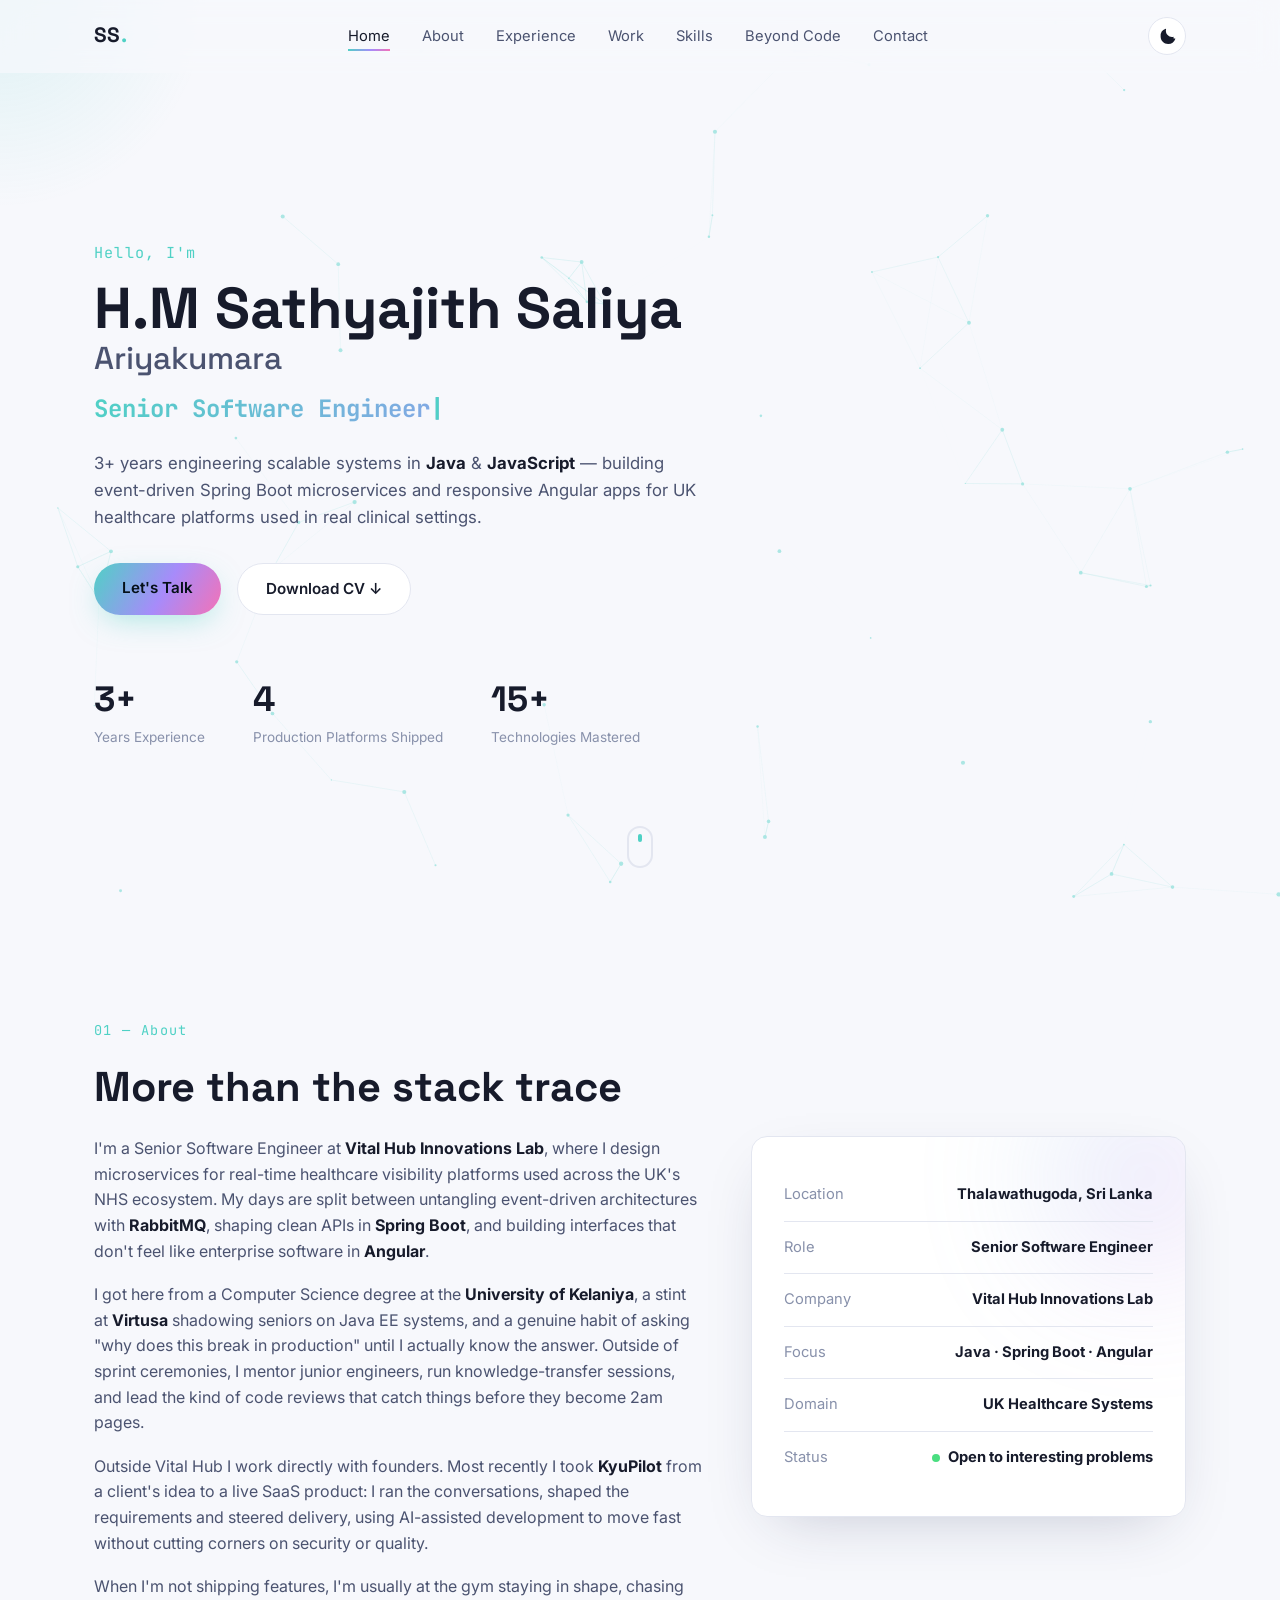
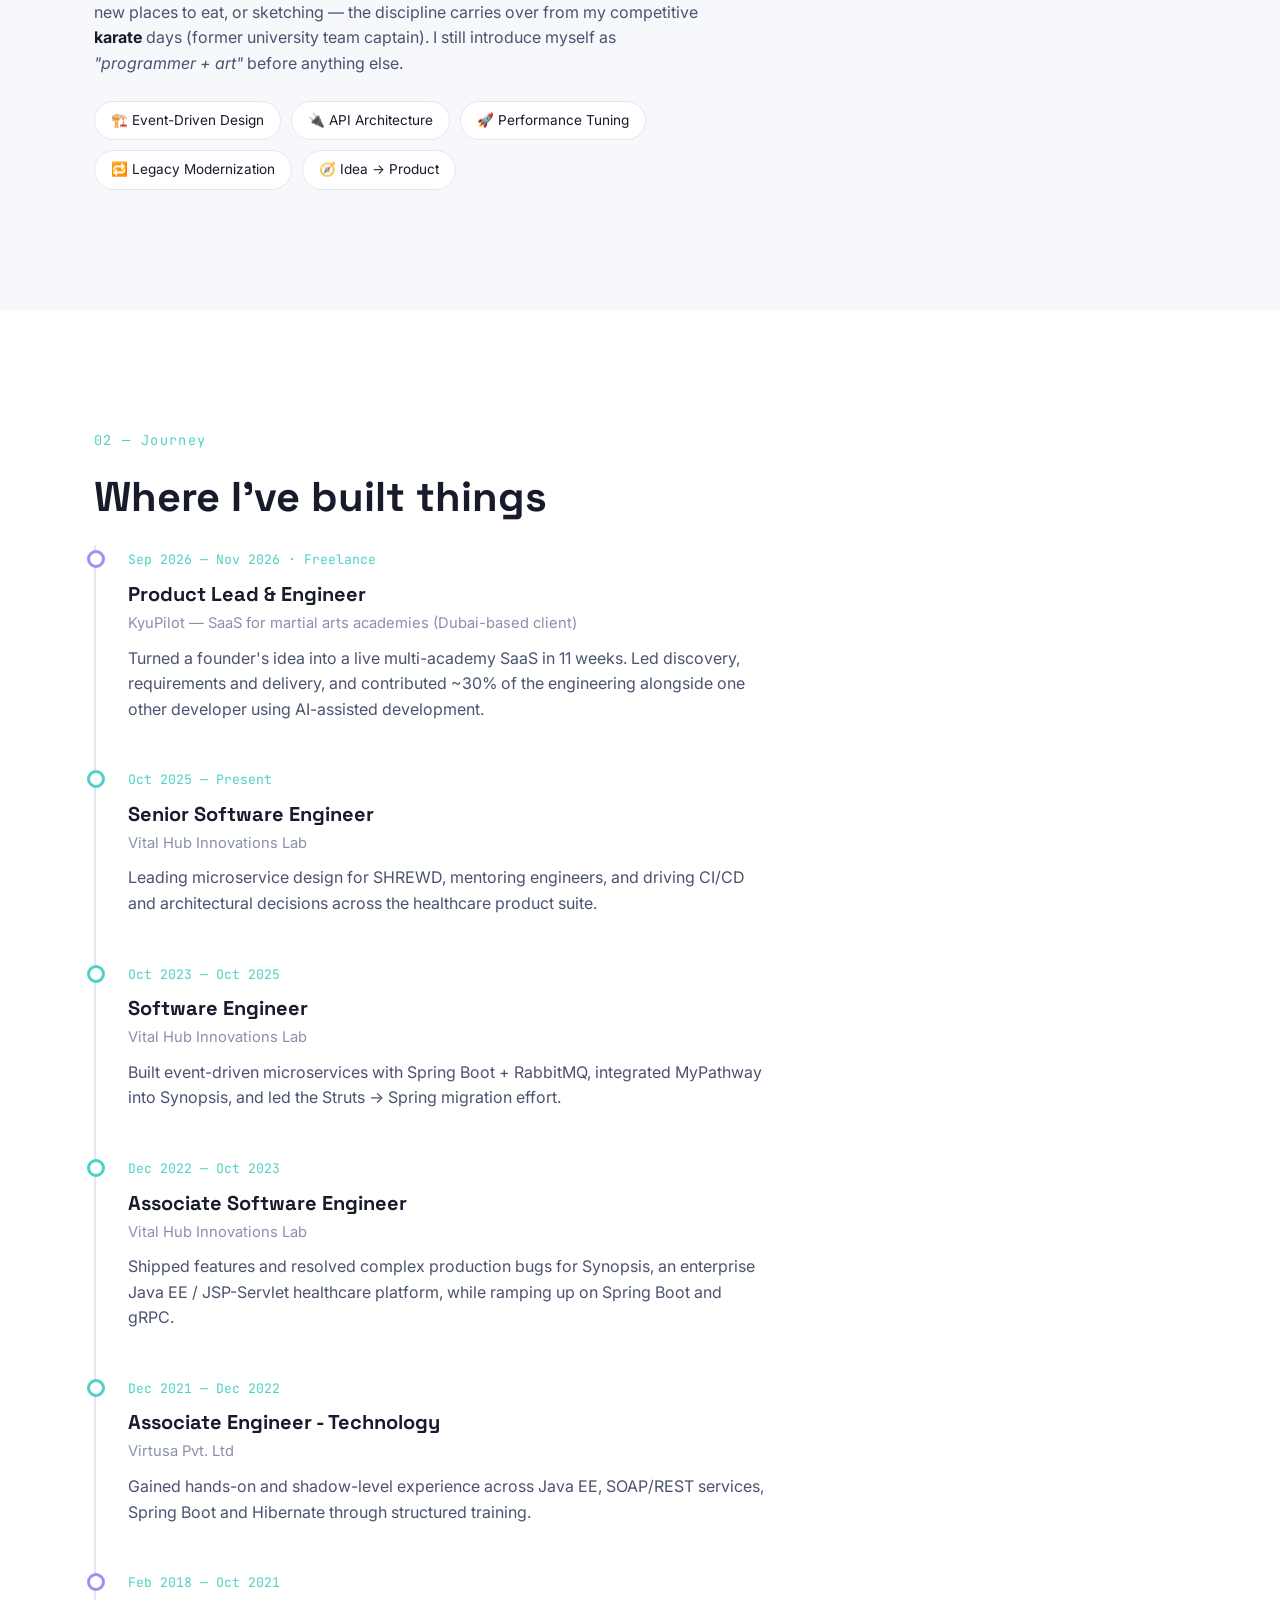
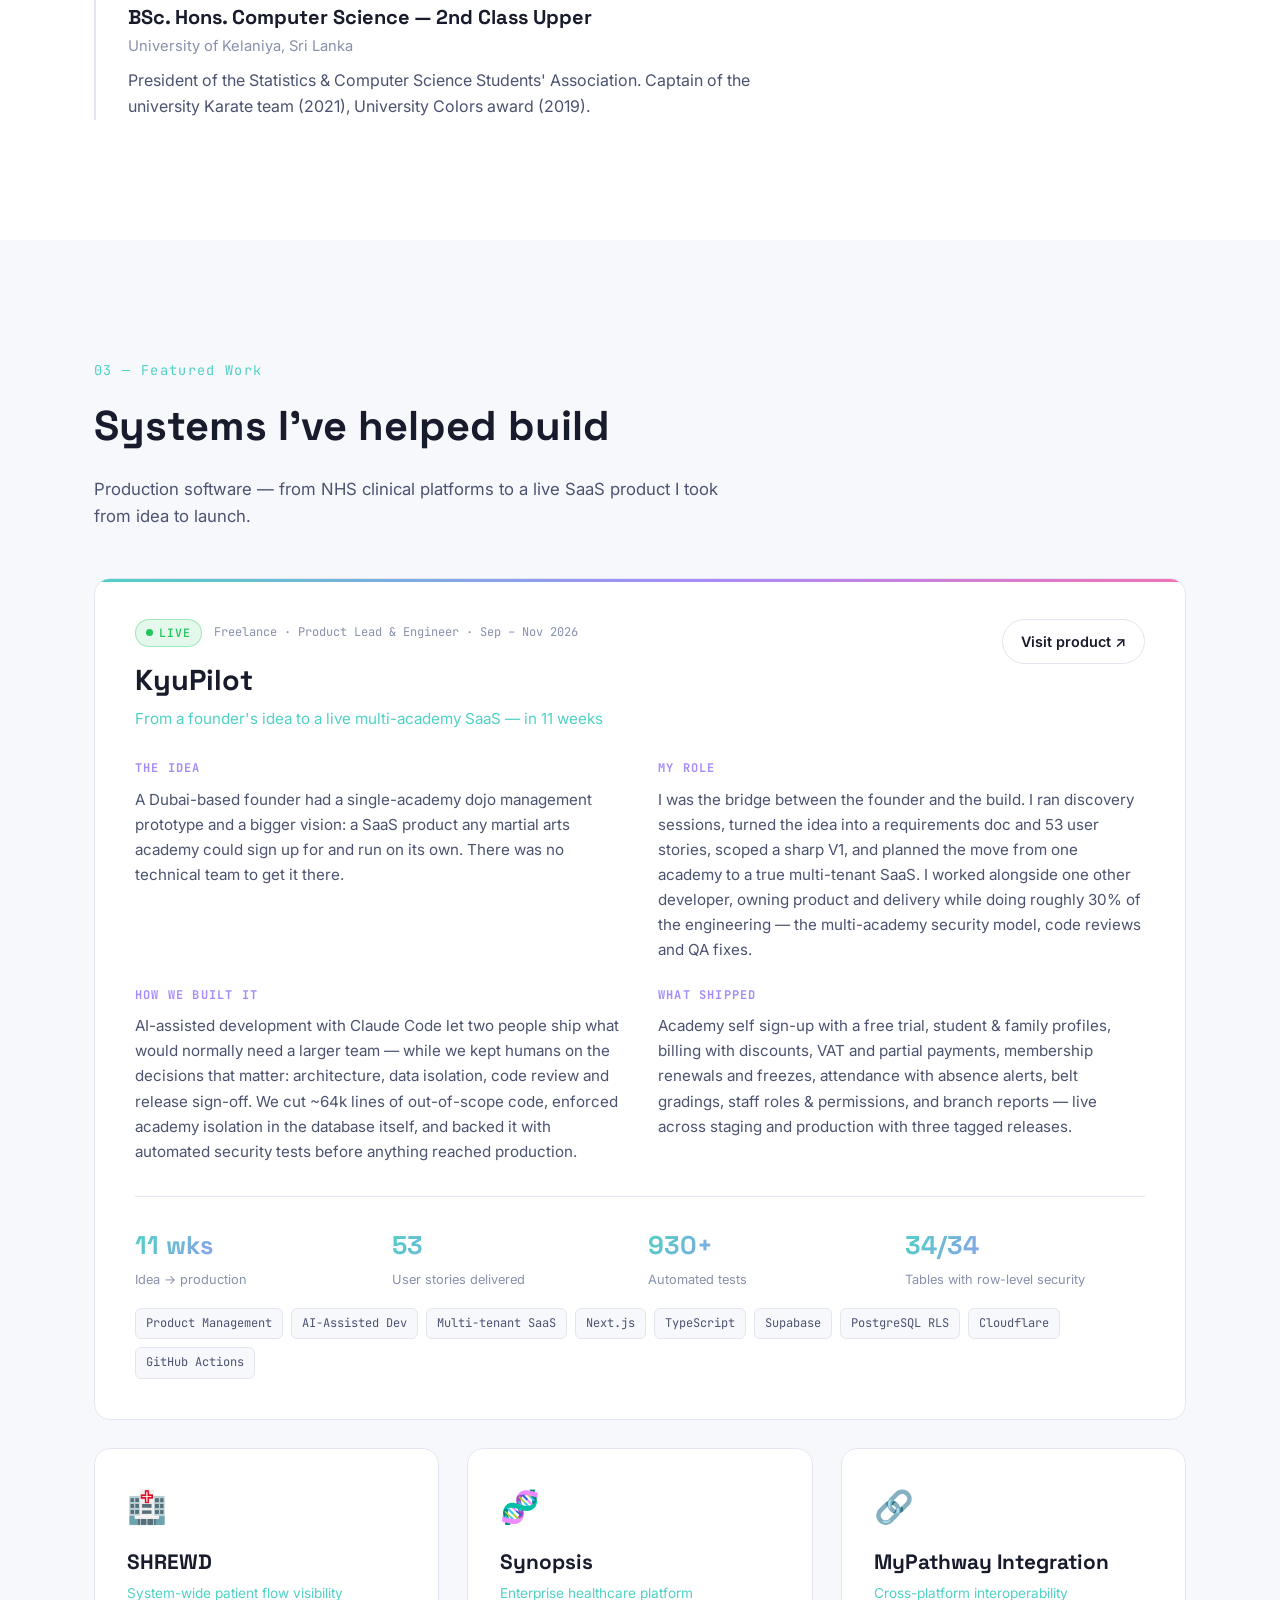
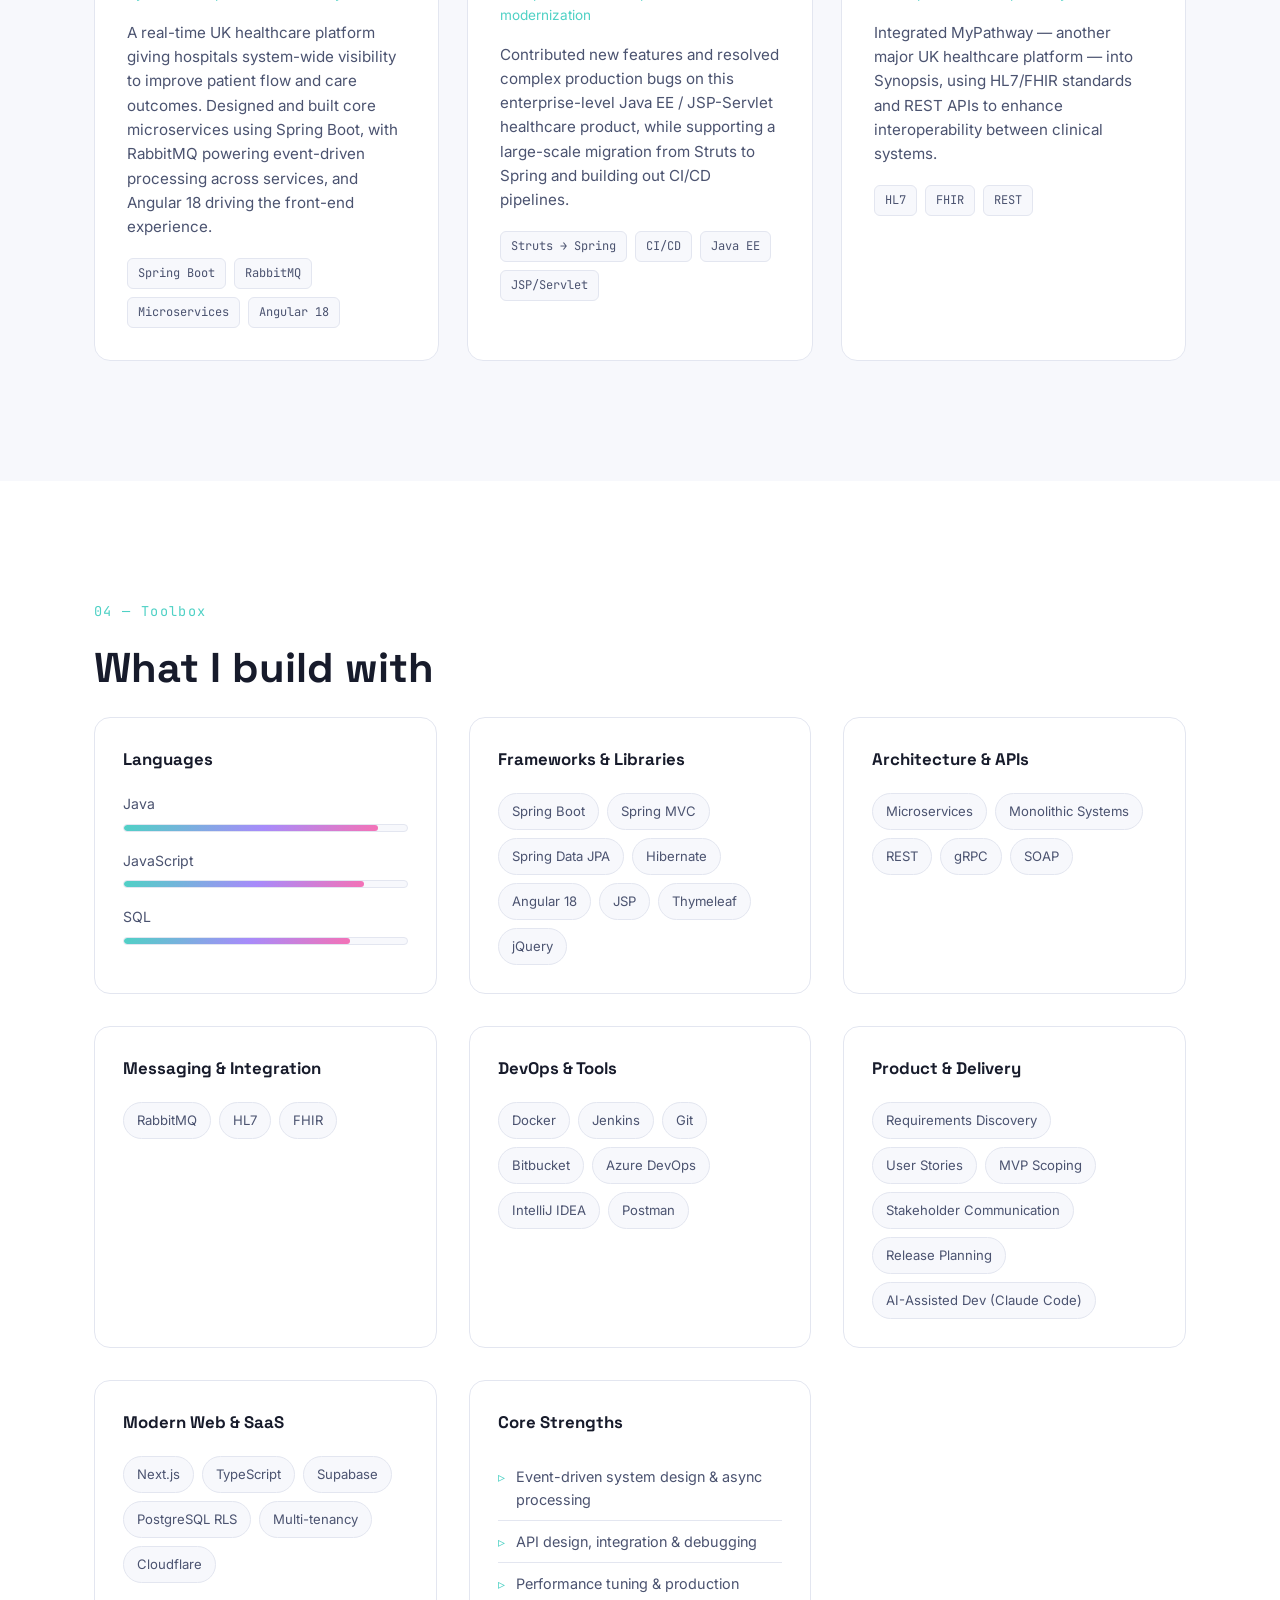
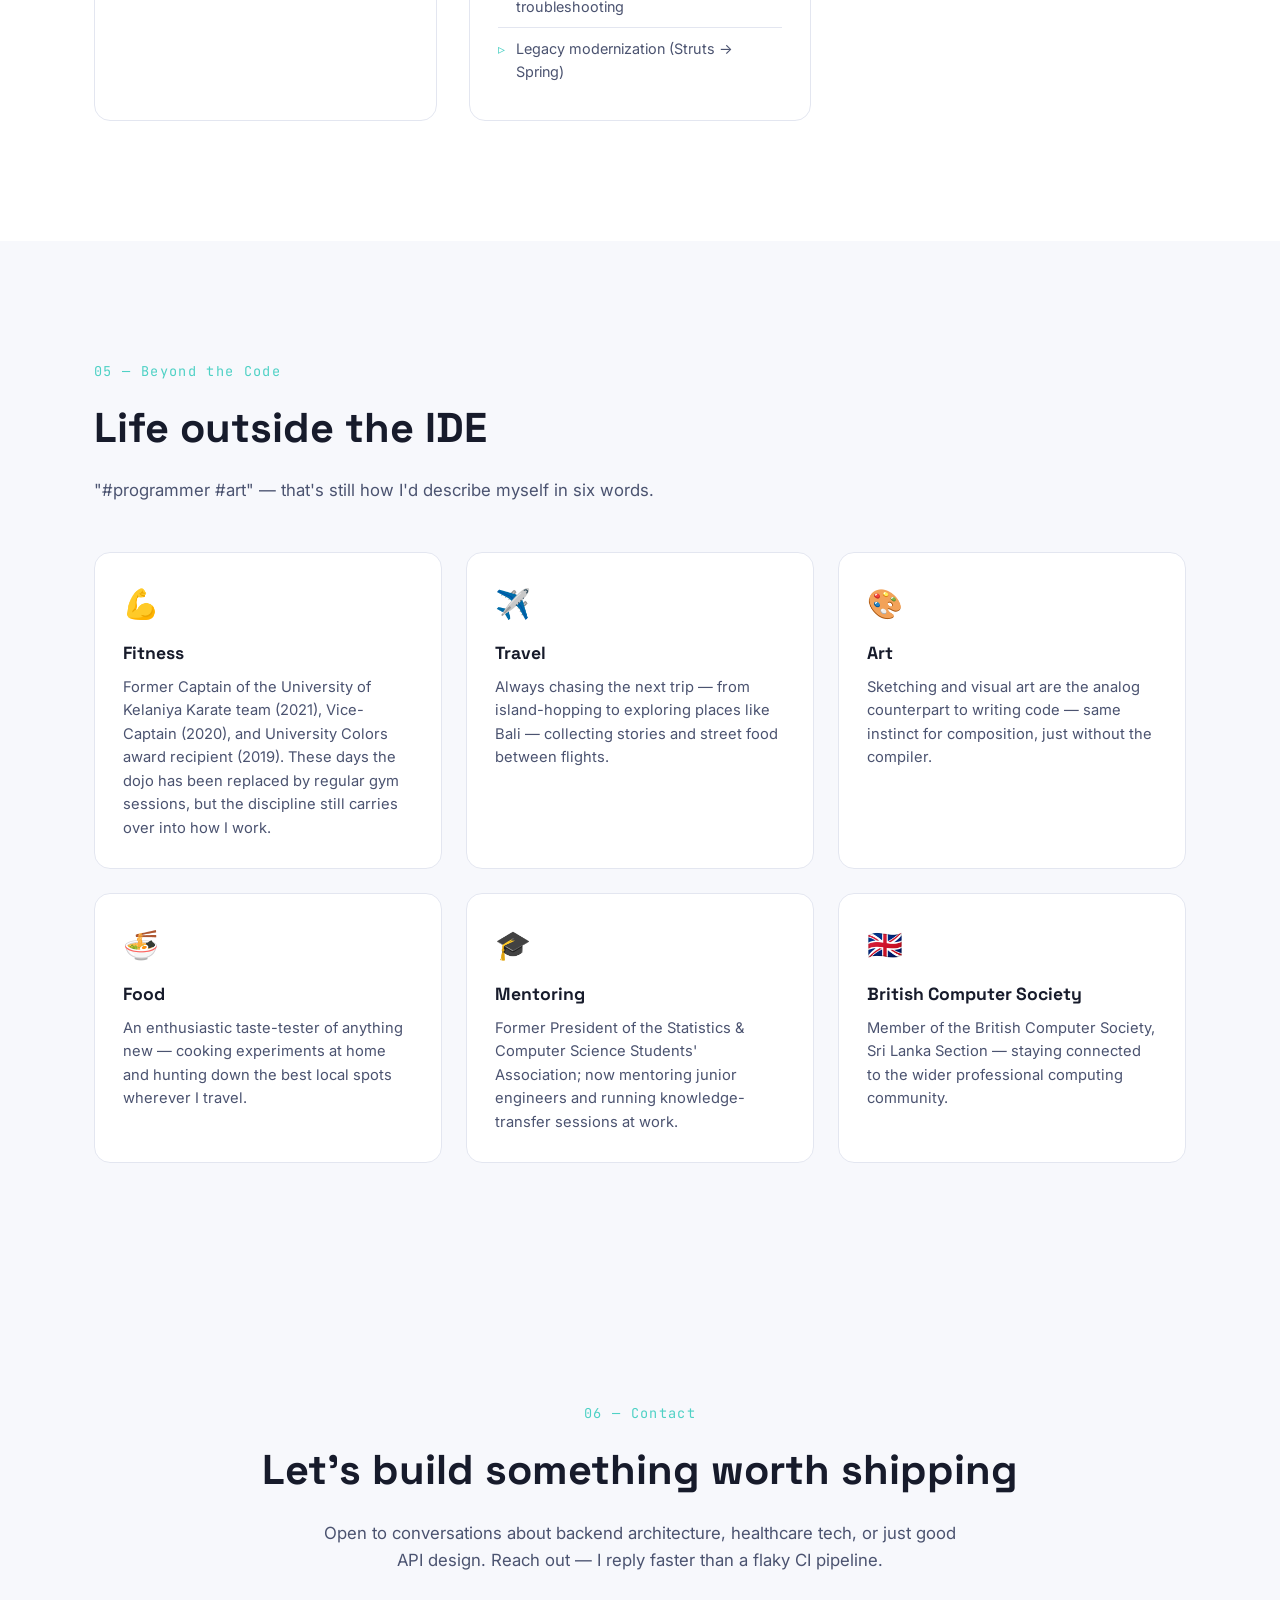
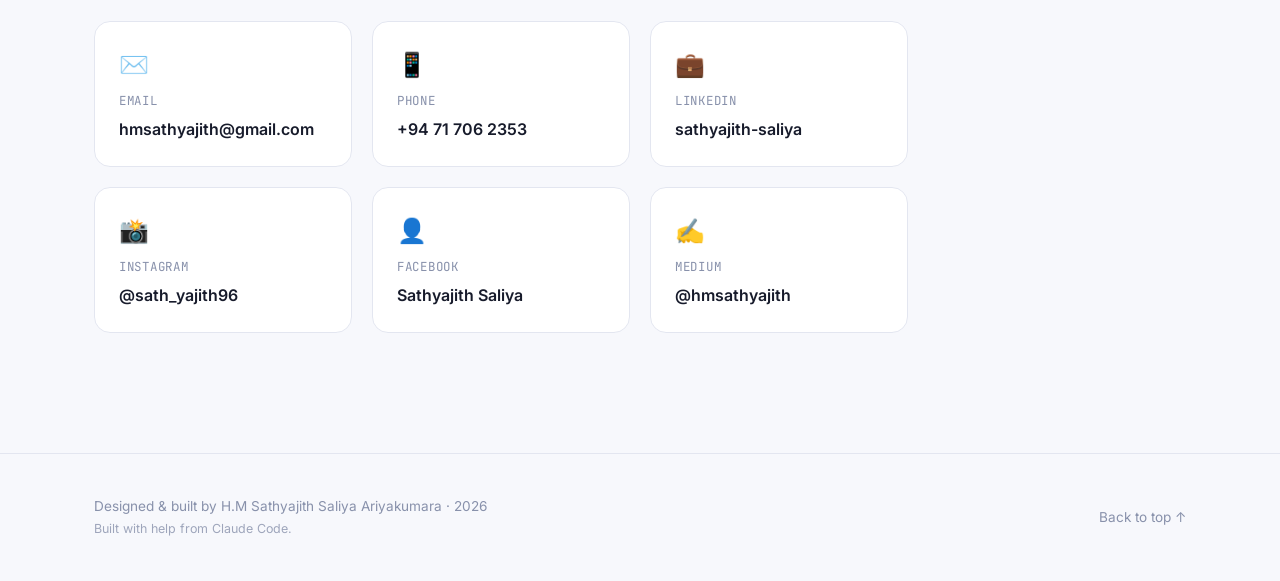
==== commit 2f74ef92: "Add Claude Code credit to footer Co-Authored-By: Claude Opus 5.5 <noreply@anthropic.com>" ====
--- a/index.html
+++ b/index.html
@@ -485,7 +485,8 @@
 
 <footer class="footer">
   <div class="container footer-inner">
-    <p>Designed &amp; built by H.M Sathyajith Saliya Ariyakumara · <span id="year"></span></p>
+    <p>Designed &amp; built by H.M Sathyajith Saliya Ariyakumara · <span id="year"></span><br>
+      <span class="footer-note">Built with help from Claude Code.</span></p>
     <a href="#home" class="back-to-top">Back to top ↑</a>
   </div>
 </footer>
--- a/assets/css/style.css
+++ b/assets/css/style.css
@@ -708,6 +708,7 @@
   font-size: 0.85rem;
 }
 .back-to-top:hover { color: var(--accent); }
+.footer-note { font-size: 0.78rem; opacity: 0.8; }
 
 /* =========================================================
    Responsive
